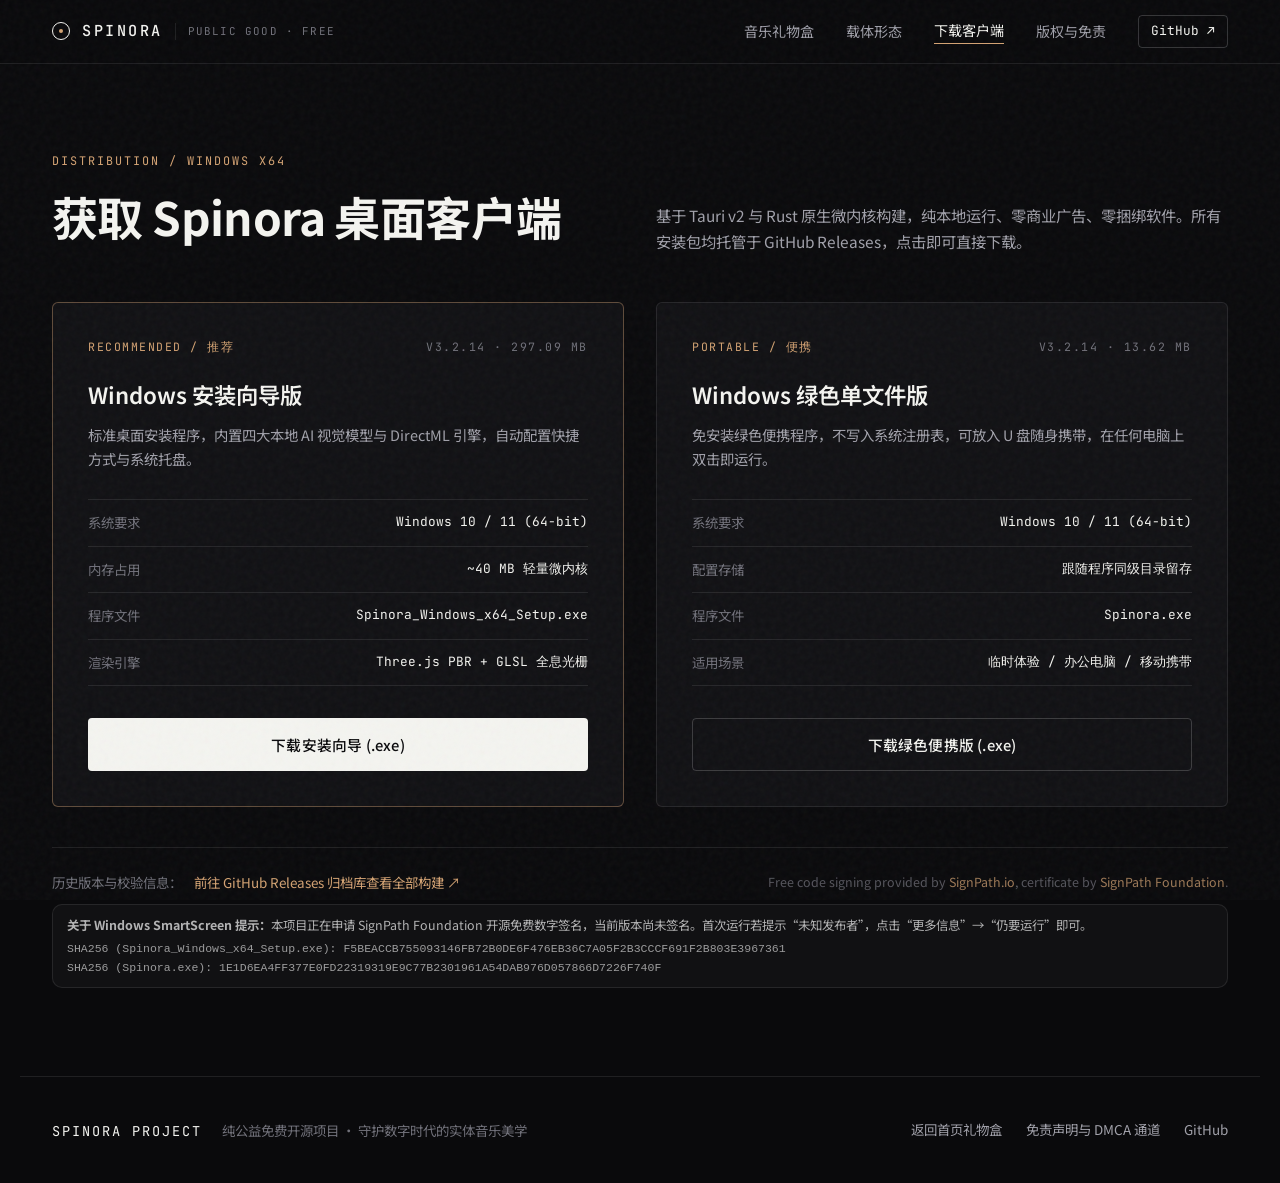
==== public/download.html @ e8e80229 "release: v3.2.14 optical diffraction & embossed foil CD SVG icon" ====
<!DOCTYPE html>
<html lang="zh-CN">
<head>
  <meta charset="UTF-8">
  <meta name="viewport" content="width=device-width, initial-scale=1.0">
  <title>下载桌面客户端 — Spinora</title>
  <meta name="description" content="免费下载 Spinora Windows 桌面端（安装向导版 2.44 MB / 绿色单文件便携版 9.54 MB），Tauri v2 + Rust 原生微内核，零广告纯公益。">
  <link rel="preconnect" href="https://fonts.googleapis.com">
  <link rel="preconnect" href="https://fonts.gstatic.com" crossorigin>
  <link href="https://fonts.googleapis.com/css2?family=Instrument+Serif:ital@0;1&family=JetBrains+Mono:wght@400;500&family=Noto+Sans+SC:wght@300;400;500;600;700&display=swap" rel="stylesheet">
  <link rel="stylesheet" href="css/style.css">
  <link rel="icon" type="image/svg+xml" href="assets/logo.svg">
</head>
<body>
  <div class="film-grain-overlay" aria-hidden="true"></div>
  <div class="ambient-studio-light" aria-hidden="true"></div>

  <header class="navbar">
    <div class="nav-inner">
      <a href="index.html" class="brand-box">
        <span class="brand-disc-mark" aria-hidden="true"></span>
        <span class="brand-title">SPINORA</span>
        <span class="brand-edition">PUBLIC GOOD · FREE</span>
      </a>
      <nav class="nav-menu">
        <a href="index.html#giftbox">音乐礼物盒</a>
        <a href="index.html#formats">载体形态</a>
        <a href="download.html" class="nav-active">下载客户端</a>
        <a href="javascript:void(0)" id="btn-open-disclaimer">版权与免责</a>
        <a href="https://github.com/muyang13140101-a11y/spinora-website" target="_blank" rel="noopener noreferrer" class="nav-gh-link">
          GitHub ↗
        </a>
      </nav>
    </div>
  </header>

  <main>
    <section class="editorial-section download-page-hero">
      <div class="section-header-split">
        <div>
          <div class="section-kicker">DISTRIBUTION / WINDOWS X64</div>
          <h1 class="section-title" style="font-size: clamp(2.1rem, 3.6vw, 3rem);">获取 Spinora 桌面客户端</h1>
        </div>
        <p class="section-lead">
          基于 Tauri v2 与 Rust 原生微内核构建，纯本地运行、零商业广告、零捆绑软件。所有安装包均托管于 GitHub Releases，点击即可直接下载。
        </p>
      </div>

      <div class="download-monolith-grid">
        <div class="dl-monolith dl-primary-card">
          <div class="dl-top-meta">
            <span class="dl-tag">RECOMMENDED / 推荐</span>
            <span class="dl-ver">V3.2.14 · 297.09 MB</span>
          </div>
          <h3>Windows 安装向导版</h3>
          <p class="dl-summary">标准桌面安装程序，内置四大本地 AI 视觉模型与 DirectML 引擎，自动配置快捷方式与系统托盘。</p>
          <ul class="dl-spec-list">
            <li><span>系统要求</span><span>Windows 10 / 11 (64-bit)</span></li>
            <li><span>内存占用</span><span>~40 MB 轻量微内核</span></li>
            <li><span>程序文件</span><span>Spinora_Windows_x64_Setup.exe</span></li>
            <li><span>渲染引擎</span><span>Three.js PBR + GLSL 全息光栅</span></li>
          </ul>
          <a href="https://github.com/muyang13140101-a11y/spinora-website/releases/download/v3.2.14/Spinora_Windows_x64_Setup.exe" class="btn btn-solid btn-full">
            下载安装向导 (.exe)
          </a>
        </div>

        <div class="dl-monolith">
          <div class="dl-top-meta">
            <span class="dl-tag">PORTABLE / 便携</span>
            <span class="dl-ver">V3.2.14 · 13.62 MB</span>
          </div>
          <h3>Windows 绿色单文件版</h3>
          <p class="dl-summary">免安装绿色便携程序，不写入系统注册表，可放入 U 盘随身携带，在任何电脑上双击即运行。</p>
          <ul class="dl-spec-list">
            <li><span>系统要求</span><span>Windows 10 / 11 (64-bit)</span></li>
            <li><span>配置存储</span><span>跟随程序同级目录留存</span></li>
            <li><span>程序文件</span><span>Spinora.exe</span></li>
            <li><span>适用场景</span><span>临时体验 / 办公电脑 / 移动携带</span></li>
          </ul>
          <a href="https://github.com/muyang13140101-a11y/spinora-website/releases/download/v3.2.14/Spinora.exe" class="btn btn-outline btn-full">
            下载绿色便携版 (.exe)
          </a>
        </div>
      </div>

      <div class="download-footnote-bar" style="flex-direction:column;align-items:flex-start;gap:10px;">
        <div style="display:flex;flex-wrap:wrap;align-items:center;gap:12px;width:100%;">
          <span>历史版本与校验信息：</span>
          <a href="https://github.com/muyang13140101-a11y/spinora-website/releases" target="_blank" rel="noopener noreferrer">前往 GitHub Releases 归档库查看全部构建 ↗</a>
          <span style="margin-left:auto;font-size:0.78rem;opacity:0.72;">Free code signing provided by <a href="https://signpath.io/" target="_blank" rel="noopener noreferrer">SignPath.io</a>, certificate by <a href="https://signpath.org/" target="_blank" rel="noopener noreferrer">SignPath Foundation</a>.</span>
        </div>
        <div style="font-size:0.78rem;line-height:1.65;color:rgba(255,255,255,0.68);background:rgba(255,255,255,0.03);border:1px solid rgba(255,255,255,0.09);border-radius:10px;padding:10px 14px;width:100%;">
          <div><strong>关于 Windows SmartScreen 提示：</strong>本项目正在申请 SignPath Foundation 开源免费数字签名，当前版本尚未签名。首次运行若提示“未知发布者”，点击“更多信息”→“仍要运行”即可。</div>
          <div style="margin-top:4px;font-family:monospace;font-size:0.72rem;word-break:break-all;opacity:0.86;">
            SHA256 (Spinora_Windows_x64_Setup.exe): F5BEACCB755093146FB72B0DE6F476EB36C7A05F2B3CCCF691F2B803E3967361<br/>
            SHA256 (Spinora.exe): 1E1D6EA4FF377E0FD22319319E9C77B2301961A54DAB976D057866D7226F740F
          </div>
        </div>
      </div>
    </section>
  </main>

  <footer class="footer">
    <div class="footer-inner">
      <div class="footer-left">
        <span class="footer-brand">SPINORA PROJECT</span>
        <span class="footer-desc">纯公益免费开源项目 · 守护数字时代的实体音乐美学</span>
      </div>
      <div class="footer-links">
        <a href="index.html">返回首页礼物盒</a>
        <a href="javascript:void(0)" id="footer-disclaimer-link">免责声明与 DMCA 通道</a>
        <a href="https://github.com/muyang13140101-a11y/spinora-website" target="_blank" rel="noopener noreferrer">GitHub</a>
      </div>
    </div>
  </footer>

  <!-- 免责弹窗 -->
  <div id="disclaimer-modal" class="modal-backdrop hidden">
    <div class="modal-card">
      <div class="modal-header">
        <h3>纯公益合规宗旨与法律免责声明</h3>
        <button id="btn-close-modal" class="modal-close-btn">&times;</button>
      </div>
      <div class="modal-body">
        <div class="disclaimer-alert">
          <strong>非商业与零侵权声明：</strong> Spinora 官方网站与客户端均为完全开源、非盈利的纯公益项目。绝不销售任何软件、不收取会员费、不设付费墙、亦不投放任何商业广告。
        </div>
        <div class="disclaimer-points">
          <h4>1. 零音频托管原则</h4>
          <p>Spinora 官方网站及边缘服务器绝不托管、储存、盗链或分发任何受版权保护的完整商业音频文件。</p>
          <h4>2. 本地化客户端架构</h4>
          <p>Spinora Windows 客户端采用 Tauri + Rust 架构，仅作为桌面本地渲染外壳，通过官方开放接口与用户授权服务交互，不破解、不绕过任何流媒体 DRM 防护。</p>
          <h4>3. 快速 DMCA 维权与下线通道</h4>
          <p>如有版权方认为网站内用户分享的曲目元数据涉嫌侵权，请发送邮件至 <strong>dmca@spinora.org</strong>，我们将在 24 小时内核实并下线。</p>
        </div>
      </div>
      <div class="modal-footer">
        <button id="btn-modal-confirm" class="btn btn-solid">我已了解并同意</button>
      </div>
    </div>
  </div>

  <script src="js/app.js"></script>
</body>
</html>
---- public/css/style.css ----
:root {
  --bg: #0a0a0c;
  --surface: #111114;
  --surface-elevated: #17171b;
  --hairline: rgba(255, 255, 255, 0.09);
  --hairline-strong: rgba(255, 255, 255, 0.18);
  --ink: #f4f4f0;
  --ink-muted: #a1a1aa;
  --ink-dim: #71717a;
  --amber: #d4a373;
  --amber-bright: #e6be94;
  --amber-soft: rgba(212, 163, 115, 0.14);
  --success: #4ade80;
  --danger: #f87171;
  --font-sans: "Noto Sans SC", -apple-system, BlinkMacSystemFont, "Segoe UI", sans-serif;
  --font-serif: "Instrument Serif", Georgia, "Songti SC", serif;
  --font-mono: "JetBrains Mono", ui-monospace, SFMono-Regular, monospace;
  --ease-spring: cubic-bezier(0.16, 1, 0.3, 1);
}

.scroll-progress-bar {
  position: fixed;
  top: 0;
  left: 0;
  height: 2px;
  width: 0%;
  background: linear-gradient(90deg, var(--amber), var(--amber-bright), #fff);
  z-index: 9998;
  transition: width 0.08s linear;
}

[data-reveal] {
  opacity: 0;
  transform: translateY(24px);
  transition: opacity 0.75s var(--ease-spring), transform 0.75s var(--ease-spring);
}

[data-reveal].revealed {
  opacity: 1;
  transform: translateY(0);
}

* {
  box-sizing: border-box;
  margin: 0;
  padding: 0;
}

html {
  scroll-behavior: smooth;
  background-color: var(--bg);
}

body {
  font-family: var(--font-sans);
  background-color: var(--bg);
  color: var(--ink);
  line-height: 1.6;
  overflow-x: hidden;
  -webkit-font-smoothing: antialiased;
}

/* 胶片颗粒噪点纹理：赋予界面真实的物理纸张与磨砂金属触感 */
.film-grain-overlay {
  position: fixed;
  inset: 0;
  z-index: 9999;
  pointer-events: none;
  opacity: 0.04;
  background-image: url("data:image/svg+xml,%3Csvg viewBox='0 0 200 200' xmlns='http://www.w3.org/2000/svg'%3E%3Cfilter id='n'%3E%3CfeTurbulence type='fractalNoise' baseFrequency='0.85' numOctaves='3' stitchTiles='stitch'/%3E%3C/filter%3E%3Crect width='100%25' height='100%25' filter='url(%23n)'/%3E%3C/svg%3E");
}

/* 克制的暖琥珀与冷银环境微光 */
.ambient-studio-light {
  position: fixed;
  inset: 0;
  z-index: -1;
  pointer-events: none;
  background:
    radial-gradient(circle at 75% 30%, rgba(212, 163, 115, 0.08) 0%, transparent 50%),
    radial-gradient(circle at 15% 75%, rgba(255, 255, 255, 0.03) 0%, transparent 45%);
}

/* 极简顶部导航 */
.navbar {
  position: sticky;
  top: 0;
  z-index: 1000;
  background: rgba(10, 10, 12, 0.78);
  backdrop-filter: blur(18px);
  -webkit-backdrop-filter: blur(18px);
  border-bottom: 1px solid var(--hairline);
}

.nav-inner {
  max-width: 1240px;
  margin: 0 auto;
  padding: 0.95rem 2rem;
  display: flex;
  align-items: center;
  justify-content: space-between;
}

.brand-box {
  display: flex;
  align-items: center;
  gap: 0.75rem;
  text-decoration: none;
  color: var(--ink);
}

.brand-disc-mark {
  width: 18px;
  height: 18px;
  border-radius: 50%;
  border: 1.5px solid var(--ink);
  position: relative;
  display: inline-block;
}

.brand-disc-mark::after {
  content: '';
  position: absolute;
  top: 50%;
  left: 50%;
  width: 4px;
  height: 4px;
  border-radius: 50%;
  background: var(--amber);
  transform: translate(-50%, -50%);
}

.brand-title {
  font-family: var(--font-mono);
  font-size: 0.95rem;
  font-weight: 500;
  letter-spacing: 2.5px;
}

.brand-edition {
  font-family: var(--font-mono);
  font-size: 0.68rem;
  color: var(--ink-dim);
  letter-spacing: 1.2px;
  padding-left: 0.75rem;
  border-left: 1px solid var(--hairline);
}

.nav-menu {
  display: flex;
  align-items: center;
  gap: 2rem;
}

.nav-menu a {
  color: var(--ink-muted);
  text-decoration: none;
  font-size: 0.88rem;
  font-weight: 400;
  transition: color 0.2s;
}

.nav-menu a:hover,
.nav-menu a.nav-active {
  color: var(--ink);
}

.nav-menu a.nav-active {
  border-bottom: 1px solid var(--amber);
  padding-bottom: 2px;
}

.nav-gh-link {
  font-family: var(--font-mono);
  font-size: 0.8rem !important;
  color: var(--ink) !important;
  border: 1px solid var(--hairline-strong);
  padding: 5px 12px;
  border-radius: 4px;
}

.nav-gh-link:hover {
  border-color: var(--amber);
  color: var(--amber-bright) !important;
}

/* 按钮体系：克制利落的工业线条 */
.btn {
  display: inline-flex;
  align-items: center;
  justify-content: center;
  padding: 0.85rem 1.75rem;
  font-size: 0.92rem;
  font-weight: 500;
  border-radius: 4px;
  text-decoration: none;
  cursor: pointer;
  border: 1px solid transparent;
  transition: all 0.22s ease;
  letter-spacing: 0.2px;
}

.btn-solid {
  background: var(--ink);
  color: #0a0a0c;
}

.btn-solid:hover {
  background: var(--amber-bright);
  transform: translateY(-1px);
}

.btn-outline {
  background: transparent;
  color: var(--ink);
  border-color: var(--hairline-strong);
}

.btn-outline:hover {
  border-color: var(--ink);
  background: rgba(255, 255, 255, 0.04);
}

.btn-full {
  width: 100%;
}

/* ========================================================
   Hero 首屏：开放式 3D CD 背景舞台 + 杂志排版
   ======================================================== */
.hero-stage-section {
  position: relative;
  min-height: 82vh;
  display: flex;
  align-items: center;
  border-bottom: 1px solid var(--hairline);
  overflow: hidden;
}

.hero-three-backdrop {
  position: absolute;
  inset: 0;
  z-index: 1;
  cursor: grab;
}

.hero-three-backdrop:active {
  cursor: grabbing;
}

/* 左侧暗角渐变，保证文字在 3D CD 背景前拥有极高可读性 */
.hero-three-backdrop::after {
  content: '';
  position: absolute;
  inset: 0;
  pointer-events: none;
  background: linear-gradient(90deg, rgba(10, 10, 12, 0.94) 0%, rgba(10, 10, 12, 0.72) 45%, rgba(10, 10, 12, 0.12) 100%);
}

.three-loading-hint {
  position: absolute;
  right: 18%;
  top: 50%;
  transform: translateY(-50%);
  font-family: var(--font-mono);
  font-size: 0.75rem;
  letter-spacing: 2px;
  color: var(--ink-dim);
}

.hero-content-layer {
  position: relative;
  z-index: 2;
  max-width: 1240px;
  width: 100%;
  margin: 0 auto;
  padding: 5rem 2rem;
  pointer-events: none;
}

.hero-content-layer > * {
  max-width: 580px;
  pointer-events: auto;
}

.hero-meta-line {
  font-family: var(--font-mono);
  font-size: 0.74rem;
  letter-spacing: 1.8px;
  color: var(--amber);
  display: flex;
  align-items: center;
  gap: 10px;
  margin-bottom: 1.5rem;
}

.hero-meta-line .sep {
  color: var(--ink-dim);
}

.hero-headline {
  font-size: clamp(2.5rem, 4.4vw, 3.85rem);
  font-weight: 700;
  line-height: 1.15;
  letter-spacing: -1px;
  margin-bottom: 1.4rem;
  color: var(--ink);
}

.serif-italic {
  font-family: var(--font-serif);
  font-style: italic;
  font-weight: 400;
  color: var(--amber-bright);
  letter-spacing: 0;
}

.hero-desc {
  font-size: 1rem;
  color: var(--ink-muted);
  line-height: 1.8;
  margin-bottom: 2.2rem;
}

.hero-cta-group {
  display: flex;
  gap: 1rem;
  margin-bottom: 3rem;
  flex-wrap: wrap;
}

.hero-hardware-bar {
  display: flex;
  align-items: center;
  gap: 0.65rem;
  flex-wrap: wrap;
  padding-top: 1.5rem;
  border-top: 1px solid var(--hairline);
}

.hw-label {
  font-family: var(--font-mono);
  font-size: 0.68rem;
  letter-spacing: 1.5px;
  color: var(--ink-dim);
  margin-right: 0.5rem;
}

.hw-btn {
  font-family: var(--font-mono);
  font-size: 0.72rem;
  letter-spacing: 0.8px;
  background: rgba(17, 17, 20, 0.8);
  border: 1px solid var(--hairline-strong);
  color: var(--ink-muted);
  padding: 5px 11px;
  border-radius: 3px;
  cursor: pointer;
  transition: all 0.2s;
}

.hw-btn:hover {
  color: var(--ink);
  border-color: var(--ink-muted);
}

.hw-btn.active {
  background: var(--amber-soft);
  border-color: var(--amber);
  color: var(--amber-bright);
}

.hw-hint {
  font-size: 0.75rem;
  color: var(--ink-dim);
  margin-left: auto;
}

/* ========================================================
   通用杂志章节排版
   ======================================================== */
.editorial-section {
  max-width: 1240px;
  margin: 0 auto;
  padding: 5.5rem 2rem;
  border-bottom: 1px solid var(--hairline);
}

.section-header-split {
  display: grid;
  grid-template-columns: 1fr 1fr;
  gap: 2rem;
  align-items: end;
  margin-bottom: 3rem;
}

.section-kicker {
  font-family: var(--font-mono);
  font-size: 0.74rem;
  letter-spacing: 2px;
  color: var(--amber);
  margin-bottom: 0.6rem;
}

.section-title {
  font-size: 2.2rem;
  font-weight: 700;
  letter-spacing: -0.6px;
  color: var(--ink);
}

.section-lead {
  font-size: 0.96rem;
  color: var(--ink-muted);
  line-height: 1.7;
}

.archive-counter {
  display: inline-block;
  margin-left: 8px;
  font-family: var(--font-mono);
  font-size: 0.82rem;
  color: var(--amber-bright);
}

/* ========================================================
   01 / 五种物理媒介形态：编号索引 + 质感物理模型预览
   ======================================================== */
.formats-showcase-grid {
  display: grid;
  grid-template-columns: 0.95fr 1.05fr;
  gap: 2.5rem;
  align-items: stretch;
}

.formats-index-list {
  display: flex;
  flex-direction: column;
  border-top: 1px solid var(--hairline);
}

.format-index-item {
  display: flex;
  align-items: center;
  gap: 1.2rem;
  padding: 1.25rem 0.75rem;
  background: transparent;
  border: none;
  border-bottom: 1px solid var(--hairline);
  color: var(--ink-muted);
  text-align: left;
  cursor: pointer;
  transition: all 0.2s ease;
}

.format-index-item:hover {
  color: var(--ink);
  padding-left: 1.15rem;
}

.format-index-item.active {
  color: var(--ink);
  background: rgba(255, 255, 255, 0.025);
  border-bottom-color: var(--amber);
  padding-left: 1.15rem;
}

.fmt-num {
  font-family: var(--font-mono);
  font-size: 0.8rem;
  color: var(--ink-dim);
}

.format-index-item.active .fmt-num {
  color: var(--amber);
}

.fmt-name {
  font-size: 1.05rem;
  font-weight: 600;
  flex-grow: 1;
}

.fmt-spec {
  font-family: var(--font-mono);
  font-size: 0.7rem;
  letter-spacing: 1px;
  color: var(--ink-dim);
}

.formats-stage-panel {
  background: var(--surface);
  border: 1px solid var(--hairline);
  border-radius: 6px;
  padding: 2rem;
  display: flex;
  flex-direction: column;
  justify-content: space-between;
}

.format-pane {
  display: none;
}

.format-pane.active {
  display: block;
  animation: fadeUp 0.3s ease;
}

@keyframes fadeUp {
  from { opacity: 0; transform: translateY(6px); }
  to { opacity: 1; transform: translateY(0); }
}

.pane-visual-box {
  height: 290px;
  background: radial-gradient(circle at center, #1a1a20 0%, #0d0d10 100%);
  border: 1px solid var(--hairline);
  border-radius: 4px;
  display: flex;
  align-items: center;
  justify-content: center;
  margin-bottom: 1.5rem;
  overflow: hidden;
  position: relative;
}

.pane-meta {
  font-family: var(--font-mono);
  font-size: 0.72rem;
  letter-spacing: 1.5px;
  color: var(--amber);
  margin-bottom: 0.45rem;
}

.pane-copy h3 {
  font-size: 1.35rem;
  font-weight: 600;
  margin-bottom: 0.65rem;
}

.pane-copy p {
  font-size: 0.92rem;
  color: var(--ink-muted);
  line-height: 1.7;
}

/* 物理器物纯 CSS 精细绘制 */
.real-cd-artifact {
  width: 156px;
  height: 156px;
  border-radius: 50%;
  background: radial-gradient(circle at center, transparent 18%, rgba(255,255,255,0.06) 19%, rgba(255,255,255,0.12) 100%);
  border: 1px solid rgba(255, 255, 255, 0.25);
  position: relative;
  display: flex;
  align-items: center;
  justify-content: center;
  box-shadow: 0 18px 40px rgba(0, 0, 0, 0.7);
  animation: slowSpin 14s linear infinite;
}

.real-cd-rainbow {
  position: absolute;
  inset: 2px;
  border-radius: 50%;
  background: conic-gradient(from 20deg, rgba(255,255,255,0.12), rgba(212,163,115,0.28), rgba(147,197,253,0.28), rgba(255,255,255,0.08), rgba(244,114,182,0.22), rgba(255,255,255,0.14));
  -webkit-mask-image: radial-gradient(circle, transparent 22%, black 23%);
  mask-image: radial-gradient(circle, transparent 22%, black 23%);
}

.real-cd-hub {
  width: 44px;
  height: 44px;
  border-radius: 50%;
  border: 1px solid rgba(255, 255, 255, 0.3);
  background: radial-gradient(circle, #0a0a0c 36%, rgba(255, 255, 255, 0.14) 38%, rgba(255, 255, 255, 0.05) 100%);
}

.real-brass-artifact {
  position: relative;
  width: 150px;
  height: 150px;
  display: flex;
  align-items: center;
  justify-content: center;
}

.brass-horn-ring {
  position: absolute;
  border-radius: 50%;
  border: 1.5px solid rgba(212, 163, 115, 0.45);
}

.ring-1 { width: 146px; height: 146px; background: radial-gradient(circle, transparent 55%, rgba(212,163,115,0.12) 100%); }
.ring-2 { width: 102px; height: 102px; border-color: rgba(212, 163, 115, 0.65); }
.ring-3 { width: 58px; height: 58px; border-color: rgba(230, 190, 148, 0.85); }
.brass-core { width: 18px; height: 18px; border-radius: 50%; background: var(--amber); box-shadow: 0 0 20px rgba(212, 163, 115, 0.6); }

.real-vinyl-artifact {
  width: 164px;
  height: 164px;
  border-radius: 50%;
  background: repeating-radial-gradient(circle at center, #09090b 0, #09090b 2px, #1c1c21 3px, #09090b 4px);
  border: 1px solid rgba(255, 255, 255, 0.15);
  display: flex;
  align-items: center;
  justify-content: center;
  box-shadow: 0 18px 36px rgba(0, 0, 0, 0.8);
  animation: slowSpin 16s linear infinite;
}

.vinyl-label-inner {
  width: 56px;
  height: 56px;
  border-radius: 50%;
  background: var(--amber);
  color: #0a0a0c;
  font-family: var(--font-mono);
  font-size: 0.5rem;
  font-weight: 700;
  display: flex;
  align-items: center;
  justify-content: center;
  text-align: center;
  line-height: 1.2;
}

.real-cassette-artifact {
  width: 210px;
  height: 132px;
  border: 1px solid rgba(255, 255, 255, 0.22);
  border-radius: 8px;
  background: rgba(255, 255, 255, 0.03);
  padding: 14px;
  display: flex;
  flex-direction: column;
  justify-content: space-between;
}

.cassette-window {
  height: 56px;
  border: 1px solid rgba(255, 255, 255, 0.15);
  border-radius: 4px;
  background: #09090b;
  display: flex;
  align-items: center;
  justify-content: space-around;
  padding: 0 14px;
}

.cassette-spool {
  width: 30px;
  height: 30px;
  border-radius: 50%;
  border: 2px dashed var(--ink-muted);
  animation: slowSpin 5s linear infinite;
}

.cassette-tape-bridge {
  width: 44px;
  height: 18px;
  border-top: 1px solid rgba(212, 163, 115, 0.5);
  border-bottom: 1px solid rgba(212, 163, 115, 0.5);
}

.cassette-label-strip {
  font-family: var(--font-mono);
  font-size: 0.62rem;
  letter-spacing: 1px;
  color: #0a0a0c;
  background: var(--ink);
  padding: 5px 8px;
  border-radius: 2px;
  text-align: center;
  font-weight: 600;
}

.lyrics-stage {
  position: relative;
  width: 100%;
  height: 100%;
  display: flex;
  flex-direction: column;
  align-items: center;
  justify-content: center;
  gap: 11px;
  padding: 1.5rem 2rem;
  overflow: hidden;
}

.lyrics-stage.hidden {
  display: none;
}

.lyrics-aurora-glow {
  position: absolute;
  inset: -25%;
  background:
    radial-gradient(circle at 30% 40%, rgba(212, 163, 115, 0.22), transparent 55%),
    radial-gradient(circle at 72% 62%, rgba(96, 165, 250, 0.16), transparent 52%);
  filter: blur(36px);
  animation: auroraDrift 9s ease-in-out infinite alternate;
  pointer-events: none;
}

@keyframes auroraDrift {
  0% { transform: translate(-4%, -3%) scale(1); }
  100% { transform: translate(5%, 4%) scale(1.08); }
}

.lyric-sample {
  position: relative;
  z-index: 1;
  font-family: var(--font-serif);
  text-align: center;
  cursor: pointer;
  transition: all 0.55s var(--ease-spring);
  user-select: none;
}

.lyric-sample.far {
  font-size: 0.92rem;
  color: rgba(161, 161, 170, 0.45);
  filter: blur(2.2px);
  transform: scale(0.92);
}

.lyric-sample.near {
  font-size: 1.12rem;
  color: rgba(244, 244, 240, 0.68);
  filter: blur(0.8px);
  transform: scale(0.96);
}

.lyric-sample.focus {
  font-size: 1.72rem;
  color: var(--ink);
  font-style: italic;
  filter: blur(0);
  transform: scale(1.04);
  text-shadow: 0 0 26px rgba(212, 163, 115, 0.35);
}

@keyframes slowSpin {
  from { transform: rotate(0deg); }
  to { transform: rotate(360deg); }
}

/* ========================================================
   02 / 下载专区：精密硬件规格表
   ======================================================== */
.download-monolith-grid {
  display: grid;
  grid-template-columns: 1fr 1fr;
  gap: 2rem;
}

.dl-monolith {
  background: var(--surface);
  border: 1px solid var(--hairline);
  border-radius: 6px;
  padding: 2.2rem;
  display: flex;
  flex-direction: column;
}

.dl-primary-card {
  border-color: rgba(212, 163, 115, 0.4);
}

.dl-top-meta {
  display: flex;
  justify-content: space-between;
  align-items: center;
  font-family: var(--font-mono);
  font-size: 0.72rem;
  letter-spacing: 1.5px;
  margin-bottom: 1.25rem;
}

.dl-tag {
  color: var(--amber);
}

.dl-ver {
  color: var(--ink-dim);
}

.dl-monolith h3 {
  font-size: 1.4rem;
  font-weight: 600;
  margin-bottom: 0.65rem;
}

.dl-summary {
  font-size: 0.9rem;
  color: var(--ink-muted);
  margin-bottom: 1.8rem;
  line-height: 1.65;
}

.dl-spec-list {
  list-style: none;
  border-top: 1px solid var(--hairline);
  margin-bottom: 2rem;
  flex-grow: 1;
}

.dl-spec-list li {
  display: flex;
  justify-content: space-between;
  padding: 0.75rem 0;
  border-bottom: 1px solid var(--hairline);
  font-size: 0.84rem;
}

.dl-spec-list li span:first-child {
  color: var(--ink-dim);
}

.dl-spec-list li span:last-child {
  font-family: var(--font-mono);
  color: var(--ink);
  font-size: 0.8rem;
}

/* ========================================================
   01 / 音乐礼物盲盒：Figma 级实体黑胶封套 & 拆封仪式
   ======================================================== */
.booth-grid {
  display: grid;
  grid-template-columns: 1fr 1fr;
  gap: 2rem;
  align-items: stretch;
}

.booth-panel {
  position: relative;
  background: linear-gradient(180deg, rgba(22, 22, 27, 0.88) 0%, rgba(14, 14, 17, 0.94) 100%);
  backdrop-filter: blur(24px);
  -webkit-backdrop-filter: blur(24px);
  border: 1px solid rgba(255, 255, 255, 0.08);
  border-radius: 16px;
  padding: 2rem;
  display: flex;
  flex-direction: column;
  box-shadow:
    inset 0 1px 0 rgba(255, 255, 255, 0.08),
    0 24px 60px -15px rgba(0, 0, 0, 0.7);
  overflow: hidden;
  transition: border-color 0.35s ease, box-shadow 0.35s ease;
}

.spotlight-panel::before {
  content: '';
  position: absolute;
  inset: 0;
  border-radius: inherit;
  background: radial-gradient(
    520px circle at var(--mx, 50%) var(--my, 25%),
    rgba(212, 163, 115, 0.09),
    transparent 45%
  );
  opacity: 0;
  transition: opacity 0.4s ease;
  pointer-events: none;
  z-index: 0;
}

.spotlight-panel:hover::before {
  opacity: 1;
}

.spotlight-panel > * {
  position: relative;
  z-index: 1;
}

.booth-panel-head {
  display: flex;
  align-items: center;
  justify-content: space-between;
  padding-bottom: 1rem;
  margin-bottom: 1.5rem;
  border-bottom: 1px solid rgba(255, 255, 255, 0.07);
}

.booth-label {
  font-family: var(--font-mono);
  font-size: 0.76rem;
  letter-spacing: 1.8px;
  color: var(--ink);
  font-weight: 500;
}

.booth-sub-meta {
  font-size: 0.76rem;
  color: var(--ink-dim);
}

.btn-text-action {
  background: rgba(255, 255, 255, 0.04);
  border: 1px solid rgba(255, 255, 255, 0.12);
  color: var(--ink);
  font-size: 0.78rem;
  padding: 6px 14px;
  border-radius: 999px;
  cursor: pointer;
  transition: all 0.25s var(--ease-spring);
}

.btn-text-action:hover {
  border-color: var(--amber);
  color: var(--amber-bright);
  background: rgba(212, 163, 115, 0.1);
  transform: translateY(-1px);
}

/* 左侧实体唱片封套与启封仪式 */
.booth-slot {
  flex: 1;
  display: flex;
  flex-direction: column;
  justify-content: center;
}

.sealed-sleeve-stage {
  perspective: 1200px;
  display: flex;
  align-items: center;
  justify-content: center;
  min-height: 460px;
  padding: 0.5rem 0;
}

.sealed-sleeve-card {
  position: relative;
  width: 100%;
  max-width: 390px;
  border-radius: 14px;
  background:
    radial-gradient(circle at 50% 0%, rgba(212, 163, 115, 0.12) 0%, transparent 55%),
    linear-gradient(155deg, #1b1b20 0%, #101014 60%, #0b0b0e 100%);
  border: 1px solid rgba(255, 255, 255, 0.12);
  box-shadow:
    inset 0 1px 0 rgba(255, 255, 255, 0.12),
    inset -8px 0 16px rgba(0, 0, 0, 0.5),
    0 28px 50px -12px rgba(0, 0, 0, 0.85);
  overflow: hidden;
  transform-style: preserve-3d;
  transition: transform 0.28s var(--ease-spring), box-shadow 0.35s ease, opacity 0.35s ease;
  cursor: pointer;
}

.sealed-sleeve-card:hover {
  box-shadow:
    inset 0 1px 0 rgba(255, 255, 255, 0.2),
    0 34px 64px -10px rgba(0, 0, 0, 0.9),
    0 0 40px -10px rgba(212, 163, 115, 0.18);
}

/* 塑封膜高光反光层 */
.sleeve-foil-sheen {
  position: absolute;
  inset: 0;
  background: radial-gradient(
    420px circle at var(--sheen-x, 50%) var(--sheen-y, 30%),
    rgba(255, 255, 255, 0.12),
    transparent 52%
  );
  pointer-events: none;
  z-index: 3;
  mix-blend-mode: screen;
}

/* 顶部虚线撕拉封条 */
.sleeve-tear-strip {
  position: relative;
  z-index: 4;
  display: flex;
  align-items: center;
  justify-content: space-between;
  padding: 11px 18px;
  background: linear-gradient(90deg, rgba(212, 163, 115, 0.14), rgba(212, 163, 115, 0.05));
  border-bottom: 1px dashed rgba(212, 163, 115, 0.42);
  transition: transform 0.48s var(--ease-spring), opacity 0.38s ease;
}

.tear-perforation {
  width: 22px;
  height: 8px;
  border-radius: 999px;
  border: 1px solid rgba(212, 163, 115, 0.55);
  background: rgba(0, 0, 0, 0.35);
}

.tear-label {
  font-family: var(--font-mono);
  font-size: 0.65rem;
  letter-spacing: 1.6px;
  color: var(--amber-bright);
}

.tear-notch {
  width: 0;
  height: 0;
  border-top: 5px solid transparent;
  border-bottom: 5px solid transparent;
  border-left: 7px solid var(--amber);
}

.sleeve-body {
  padding: 2.2rem 2rem 1.8rem;
  text-align: center;
  display: flex;
  flex-direction: column;
  align-items: center;
  position: relative;
  z-index: 2;
}

.sleeve-spine-tag {
  font-family: var(--font-mono);
  font-size: 0.64rem;
  letter-spacing: 2px;
  color: var(--ink-dim);
  margin-bottom: 1.4rem;
}

/* 黄铜火漆印章 */
.sleeve-wax-seal {
  width: 78px;
  height: 78px;
  border-radius: 50%;
  background: radial-gradient(circle at 32% 30%, #f0cca3, #c8915a 55%, #7a522c 100%);
  padding: 5px;
  margin-bottom: 1.5rem;
  box-shadow:
    0 12px 26px rgba(0, 0, 0, 0.65),
    0 0 24px rgba(212, 163, 115, 0.28),
    inset 0 2px 3px rgba(255, 255, 255, 0.45);
  transition: transform 0.45s var(--ease-spring), opacity 0.4s ease;
}

.sealed-sleeve-card:hover .sleeve-wax-seal {
  transform: scale(1.06) rotate(-4deg);
}

.wax-seal-inner {
  width: 100%;
  height: 100%;
  border-radius: 50%;
  border: 1.5px solid rgba(58, 34, 14, 0.45);
  background: radial-gradient(circle at 40% 35%, #dfb180, #b87f47 75%);
  display: flex;
  align-items: center;
  justify-content: center;
}

.wax-monogram {
  font-family: var(--font-serif);
  font-style: italic;
  font-size: 2.1rem;
  color: #361e09;
  text-shadow: 0 1px 0 rgba(255, 255, 255, 0.35);
  line-height: 1;
}

.sleeve-catalog-no {
  font-family: var(--font-mono);
  font-size: 0.68rem;
  letter-spacing: 2px;
  color: var(--amber);
  margin-bottom: 0.65rem;
}

.sleeve-heading {
  font-size: 1.32rem;
  font-weight: 600;
  letter-spacing: -0.3px;
  margin-bottom: 0.55rem;
}

.sleeve-sub {
  font-size: 0.86rem;
  color: var(--ink-muted);
  max-width: 280px;
  margin-bottom: 1.8rem;
  line-height: 1.65;
}

.btn-unseal-pill {
  display: inline-flex;
  align-items: center;
  gap: 10px;
  background: var(--ink);
  color: #0a0a0c;
  border: none;
  padding: 0.82rem 1.7rem;
  border-radius: 999px;
  font-size: 0.9rem;
  font-weight: 600;
  cursor: pointer;
  box-shadow: 0 10px 24px rgba(0, 0, 0, 0.5);
  transition: all 0.3s var(--ease-spring);
}

.btn-unseal-pill:hover {
  background: var(--amber-bright);
  transform: translateY(-2px) scale(1.02);
  box-shadow: 0 14px 30px rgba(212, 163, 115, 0.25);
}

.btn-unseal-pill .btn-arrow {
  transition: transform 0.25s var(--ease-spring);
}

.btn-unseal-pill:hover .btn-arrow {
  transform: translateX(4px);
}

.sleeve-bottom-stamp {
  display: flex;
  justify-content: space-between;
  padding: 10px 18px;
  border-top: 1px solid rgba(255, 255, 255, 0.06);
  background: rgba(0, 0, 0, 0.25);
  font-family: var(--font-mono);
  font-size: 0.62rem;
  letter-spacing: 1.4px;
  color: var(--ink-dim);
}

/* 拆封动画状态类 */
.sealed-sleeve-card.is-tearing .sleeve-tear-strip {
  transform: translateX(115%) rotate(3deg);
  opacity: 0;
}

.sealed-sleeve-card.is-tearing .sleeve-wax-seal {
  transform: scale(1.25) rotate(12deg);
  opacity: 0;
}

.sealed-sleeve-card.is-opening {
  transform: translateY(28px) scale(0.93) rotateX(8deg);
  opacity: 0;
}

/* 拆开后的唱片卡片（含专辑氛围光晕 + 滑出动效） */
.unpacked-card {
  position: relative;
  display: flex;
  flex-direction: column;
  border-radius: 12px;
  padding: 1.25rem;
  background: rgba(16, 16, 20, 0.72);
  border: 1px solid rgba(255, 255, 255, 0.09);
  overflow: hidden;
  animation: unsealReveal 0.65s var(--ease-spring) both;
}

.unpacked-ambient-glow {
  position: absolute;
  top: -40px;
  left: -30px;
  right: -30px;
  height: 210px;
  background-size: cover;
  background-position: center;
  filter: blur(55px) saturate(1.4);
  opacity: 0.22;
  pointer-events: none;
  z-index: 0;
}

.unpacked-card > *:not(.unpacked-ambient-glow) {
  position: relative;
  z-index: 1;
}

@keyframes unsealReveal {
  0% {
    opacity: 0;
    transform: translateY(28px) scale(0.95);
    filter: blur(6px);
  }
  100% {
    opacity: 1;
    transform: translateY(0) scale(1);
    filter: blur(0);
  }
}

.unpacked-hero-row {
  display: flex;
  align-items: center;
  gap: 1.5rem;
  padding-bottom: 1.25rem;
  margin-bottom: 1.15rem;
  border-bottom: 1px solid rgba(255, 255, 255, 0.08);
}

.unpacked-sleeve-box {
  position: relative;
  width: 128px;
  height: 92px;
  flex-shrink: 0;
}

.unpacked-vinyl-disc {
  position: absolute;
  right: 0;
  top: 4px;
  width: 84px;
  height: 84px;
  border-radius: 50%;
  background: repeating-radial-gradient(circle at center, #09090b 0, #09090b 2px, #27272a 3px, #09090b 4px);
  border: 1px solid rgba(255, 255, 255, 0.18);
  animation: discSlideOut 0.8s var(--ease-spring) 0.15s both, slowSpin 10s linear infinite;
  display: flex;
  align-items: center;
  justify-content: center;
  transition: transform 0.35s var(--ease-spring);
}

.unpacked-sleeve-box:hover .unpacked-vinyl-disc {
  transform: translateX(12px);
}

@keyframes discSlideOut {
  0% { transform: translateX(-34px) scale(0.88); opacity: 0; }
  100% { transform: translateX(0) scale(1); opacity: 1; }
}

.unpacked-vinyl-disc.paused {
  animation: discSlideOut 0.8s var(--ease-spring) 0.15s both, slowSpin 10s linear infinite paused;
}

.unpacked-vinyl-disc::after {
  content: '';
  width: 24px;
  height: 24px;
  border-radius: 50%;
  background: var(--amber);
  border: 4px solid #09090b;
}

.unpacked-cover-img {
  position: relative;
  z-index: 2;
  width: 92px;
  height: 92px;
  border-radius: 8px;
  object-fit: cover;
  box-shadow: 8px 12px 28px rgba(0, 0, 0, 0.85);
  border: 1px solid rgba(255, 255, 255, 0.16);
  background: var(--surface-elevated);
  transition: transform 0.35s var(--ease-spring);
}

.unpacked-sleeve-box:hover .unpacked-cover-img {
  transform: translateX(-4px) rotate(-2deg);
}

.unpacked-song-meta {
  flex-grow: 1;
  min-width: 0;
}

.unpacked-song-title {
  font-size: 1.2rem;
  font-weight: 600;
  color: var(--ink);
  margin-bottom: 4px;
  white-space: nowrap;
  overflow: hidden;
  text-overflow: ellipsis;
}

.unpacked-artist-name {
  font-size: 0.9rem;
  color: var(--amber-bright);
}

.unpacked-meta-time {
  font-family: var(--font-mono);
  font-size: 0.72rem;
  color: var(--ink-dim);
  margin-top: 6px;
}

/* 30秒试听条 */
.preview-audio-bar {
  display: flex;
  align-items: center;
  gap: 12px;
  background: var(--surface-elevated);
  border: 1px solid var(--hairline);
  padding: 10px 14px;
  border-radius: 4px;
  margin-bottom: 1.15rem;
}

.preview-audio-unavailable {
  font-size: 0.8rem;
  color: var(--ink-dim);
  border: 1px solid var(--hairline);
  padding: 8px 12px;
  border-radius: 4px;
  margin-bottom: 1.15rem;
  text-align: center;
}

.btn-play-preview {
  width: 34px;
  height: 34px;
  border-radius: 50%;
  border: 1px solid var(--amber);
  background: transparent;
  color: var(--amber-bright);
  cursor: pointer;
  display: flex;
  align-items: center;
  justify-content: center;
  flex-shrink: 0;
  transition: all 0.2s;
}

.btn-play-preview:hover {
  background: var(--amber);
  color: #0a0a0c;
}

.audio-progress-wrap {
  flex-grow: 1;
  display: flex;
  flex-direction: column;
  gap: 6px;
}

.audio-label {
  font-family: var(--font-mono);
  font-size: 0.72rem;
  color: var(--ink-muted);
  display: flex;
  justify-content: space-between;
  align-items: center;
}

.eq-bars {
  display: inline-flex;
  align-items: flex-end;
  gap: 2px;
  height: 10px;
  margin-right: 6px;
}

.eq-bars span {
  width: 2px;
  height: 3px;
  background: var(--amber);
}

.eq-bars.playing span:nth-child(1) { animation: eqBounce 0.6s infinite alternate; }
.eq-bars.playing span:nth-child(2) { animation: eqBounce 0.45s infinite alternate 0.15s; }
.eq-bars.playing span:nth-child(3) { animation: eqBounce 0.7s infinite alternate 0.3s; }
.eq-bars.playing span:nth-child(4) { animation: eqBounce 0.5s infinite alternate 0.1s; }

@keyframes eqBounce {
  from { height: 3px; }
  to { height: 10px; }
}

.audio-progress-track {
  width: 100%;
  height: 3px;
  background: rgba(255, 255, 255, 0.1);
  overflow: hidden;
}

.audio-progress-fill {
  width: 0%;
  height: 100%;
  background: var(--amber);
  transition: width 0.15s linear;
}

/* 留言卡片 */
.unpacked-quote-box {
  background: rgba(255, 255, 255, 0.02);
  border-left: 2px solid var(--amber);
  padding: 0.9rem 1.15rem;
  font-size: 0.92rem;
  color: var(--ink);
  line-height: 1.7;
  margin-bottom: 1rem;
}

.unpacked-quote-sender {
  margin-top: 8px;
  font-size: 0.78rem;
  color: var(--ink-dim);
}

.reply-echo-box {
  background: var(--amber-soft);
  border: 1px solid rgba(212, 163, 115, 0.28);
  border-radius: 4px;
  padding: 8px 12px;
  font-size: 0.8rem;
  color: var(--amber-bright);
  margin-bottom: 1rem;
}

/* 纯文字极简平台直达按钮（无小图标） */
.listen-platforms-box {
  margin-bottom: 1.25rem;
}

.listen-title {
  font-size: 0.78rem;
  color: var(--ink-muted);
  margin-bottom: 0.55rem;
}

.platform-chips-row {
  display: grid;
  grid-template-columns: repeat(3, 1fr);
  gap: 0.5rem;
}

.platform-chip {
  display: inline-flex;
  align-items: center;
  justify-content: center;
  padding: 7px 10px;
  border-radius: 3px;
  font-size: 0.8rem;
  font-weight: 500;
  text-decoration: none;
  background: transparent;
  border: 1px solid var(--hairline-strong);
  color: var(--ink-muted);
  transition: all 0.2s;
}

.platform-chip:hover {
  color: var(--ink);
  border-color: var(--amber);
  background: var(--amber-soft);
}

/* 共鸣与回信区 */
.resonance-wall {
  border-top: 1px solid var(--hairline);
  padding-top: 1rem;
  display: flex;
  flex-direction: column;
  gap: 8px;
}

.resonance-actions {
  display: flex;
  align-items: center;
  justify-content: space-between;
}

.btn-heart-resonate {
  background: transparent;
  border: 1px solid var(--hairline-strong);
  color: var(--ink);
  padding: 5px 14px;
  border-radius: 3px;
  font-size: 0.8rem;
  cursor: pointer;
  transition: all 0.2s;
  display: inline-flex;
  align-items: center;
  gap: 8px;
}

.btn-heart-resonate:hover {
  border-color: var(--amber);
  color: var(--amber-bright);
}

.reply-input-row {
  display: flex;
  gap: 8px;
}

.reply-input-row input {
  flex-grow: 1;
  background: var(--surface-elevated);
  border: 1px solid var(--hairline);
  color: var(--ink);
  padding: 8px 12px;
  border-radius: 3px;
  font-size: 0.84rem;
}

.reply-input-row input:focus {
  outline: none;
  border-color: var(--amber);
}

.btn-send-reply {
  background: var(--ink);
  border: none;
  color: #0a0a0c;
  padding: 8px 14px;
  border-radius: 3px;
  font-size: 0.82rem;
  font-weight: 600;
  cursor: pointer;
  white-space: nowrap;
}

.btn-send-reply:hover {
  background: var(--amber-bright);
}

/* 右侧：曲库源切换 + 搜索 + 表单 (Studio Liner Note 卡片质感) */
.seal-panel-rel {
  position: relative;
}

.seal-ceremony-overlay {
  position: absolute;
  inset: 0;
  z-index: 40;
  background: rgba(12, 12, 15, 0.94);
  backdrop-filter: blur(22px);
  -webkit-backdrop-filter: blur(22px);
  display: flex;
  flex-direction: column;
  align-items: center;
  justify-content: center;
  text-align: center;
  padding: 2rem;
  animation: fadeUp 0.45s var(--ease-spring) both;
}

.seal-ceremony-overlay.hidden {
  display: none;
}

.ceremony-stamp-ring {
  width: 96px;
  height: 96px;
  border-radius: 50%;
  border: 1px dashed rgba(212, 163, 115, 0.5);
  display: flex;
  align-items: center;
  justify-content: center;
  margin-bottom: 1.5rem;
  animation: stampDrop 0.65s var(--ease-spring) both;
}

.ceremony-wax-seal {
  width: 72px;
  height: 72px;
  border-radius: 50%;
  background: radial-gradient(circle at 35% 30%, #f0cca3, #c8915a 60%, #7a522c 100%);
  color: #361e09;
  font-family: var(--font-mono);
  font-size: 0.72rem;
  font-weight: 700;
  letter-spacing: 1.5px;
  display: flex;
  align-items: center;
  justify-content: center;
  box-shadow: 0 10px 28px rgba(212, 163, 115, 0.3);
}

@keyframes stampDrop {
  0% { transform: scale(1.7) rotate(-14deg); opacity: 0; }
  70% { transform: scale(0.95) rotate(2deg); opacity: 1; }
  100% { transform: scale(1) rotate(0deg); opacity: 1; }
}

.ceremony-title {
  font-size: 1.35rem;
  font-weight: 600;
  margin-bottom: 0.5rem;
}

.ceremony-desc {
  font-size: 0.88rem;
  color: var(--ink-muted);
  max-width: 280px;
  margin-bottom: 1.8rem;
  line-height: 1.65;
}

.source-filter-row {
  display: inline-flex;
  gap: 0.25rem;
  flex-wrap: wrap;
  padding: 4px;
  background: rgba(0, 0, 0, 0.35);
  border: 1px solid rgba(255, 255, 255, 0.07);
  border-radius: 999px;
  margin-bottom: 1.1rem;
}

.source-tab {
  background: transparent;
  border: none;
  color: var(--ink-muted);
  padding: 5px 13px;
  border-radius: 999px;
  font-size: 0.76rem;
  cursor: pointer;
  transition: all 0.25s var(--ease-spring);
}

.source-tab:hover {
  color: var(--ink);
}

.source-tab.active {
  background: rgba(212, 163, 115, 0.16);
  color: var(--amber-bright);
  box-shadow: inset 0 0 0 1px rgba(212, 163, 115, 0.4);
}

.search-music-wrapper {
  margin-bottom: 1.15rem;
  position: relative;
}

.search-input-box {
  position: relative;
  display: flex;
  align-items: center;
}

.search-input-box input {
  width: 100%;
  background: rgba(8, 8, 10, 0.65);
  border: 1px solid rgba(255, 255, 255, 0.11);
  color: var(--ink);
  padding: 0.85rem 4.2rem 0.85rem 1.05rem;
  border-radius: 10px;
  font-size: 0.9rem;
  transition: all 0.25s ease;
}

.search-input-box input:focus {
  outline: none;
  border-color: var(--amber);
  background: rgba(12, 12, 15, 0.9);
  box-shadow: 0 0 0 3px rgba(212, 163, 115, 0.14);
}

.btn-clear-search {
  position: absolute;
  right: 10px;
  background: transparent;
  border: none;
  color: var(--ink-dim);
  font-size: 0.76rem;
  cursor: pointer;
}

.btn-clear-search:hover {
  color: var(--ink);
}

.search-spinner {
  position: absolute;
  right: 46px;
  width: 14px;
  height: 14px;
  border: 1.5px solid var(--hairline-strong);
  border-top-color: var(--amber);
  border-radius: 50%;
  animation: slowSpin 0.8s linear infinite;
}

.manual-toggle-row {
  display: flex;
  align-items: center;
  justify-content: space-between;
  margin-top: 6px;
}

.manual-hint {
  font-size: 0.74rem;
  color: var(--ink-dim);
}

.btn-link-subtle {
  background: none;
  border: none;
  color: var(--amber);
  font-size: 0.76rem;
  cursor: pointer;
  text-decoration: underline;
  text-underline-offset: 3px;
}

.manual-entry-box {
  background: var(--surface-elevated);
  border: 1px solid var(--hairline);
  padding: 0.9rem;
  border-radius: 4px;
  margin-bottom: 1rem;
}

/* 搜索下拉菜单 */
.search-dropdown {
  position: absolute;
  top: calc(100% - 18px);
  left: 0;
  right: 0;
  background: #141418;
  border: 1px solid var(--hairline-strong);
  border-radius: 4px;
  box-shadow: 0 24px 48px rgba(0, 0, 0, 0.85);
  z-index: 500;
  max-height: 290px;
  overflow-y: auto;
}

.search-dropdown-item {
  display: flex;
  align-items: center;
  gap: 12px;
  padding: 10px 12px;
  cursor: pointer;
  border-bottom: 1px solid var(--hairline);
  transition: background 0.15s;
}

.search-dropdown-item:last-child {
  border-bottom: none;
}

.search-dropdown-item:hover {
  background: rgba(255, 255, 255, 0.05);
}

.search-thumb {
  width: 40px;
  height: 40px;
  border-radius: 2px;
  object-fit: cover;
  flex-shrink: 0;
  background: var(--surface-elevated);
}

.search-item-meta {
  flex-grow: 1;
  min-width: 0;
}

.search-item-title {
  font-size: 0.88rem;
  font-weight: 500;
  color: var(--ink);
  white-space: nowrap;
  overflow: hidden;
  text-overflow: ellipsis;
}

.search-item-artist {
  font-size: 0.76rem;
  color: var(--ink-muted);
  white-space: nowrap;
  overflow: hidden;
  text-overflow: ellipsis;
}

.search-item-badges {
  display: flex;
  align-items: center;
  gap: 6px;
  flex-shrink: 0;
}

.search-source-pill {
  font-family: var(--font-mono);
  font-size: 0.68rem;
  padding: 2px 6px;
  border: 1px solid var(--hairline);
  color: var(--ink-muted);
}

.search-preview-badge {
  font-family: var(--font-mono);
  font-size: 0.68rem;
  color: var(--amber);
}

/* 已选歌曲预览卡 */
.selected-song-preview {
  display: flex;
  align-items: center;
  gap: 12px;
  background: rgba(212, 163, 115, 0.06);
  border: 1px solid rgba(212, 163, 115, 0.35);
  padding: 10px 14px;
  border-radius: 10px;
  margin-bottom: 1.05rem;
  animation: fadeUp 0.35s var(--ease-spring) both;
}

.preview-cover {
  width: 48px;
  height: 48px;
  border-radius: 6px;
  object-fit: cover;
  flex-shrink: 0;
  box-shadow: 0 6px 16px rgba(0, 0, 0, 0.5);
}

.preview-details {
  flex-grow: 1;
  min-width: 0;
}

.preview-title-row {
  display: flex;
  align-items: center;
  gap: 8px;
}

.preview-title {
  font-size: 0.92rem;
  font-weight: 600;
  color: var(--ink);
  white-space: nowrap;
  overflow: hidden;
  text-overflow: ellipsis;
}

.preview-source-tag {
  font-family: var(--font-mono);
  font-size: 0.68rem;
  color: var(--amber);
}

.preview-artist {
  font-size: 0.8rem;
  color: var(--ink-muted);
}

.preview-status-tag {
  font-size: 0.72rem;
  color: var(--ink-dim);
  margin-top: 2px;
}

.preview-actions {
  display: flex;
  gap: 6px;
  flex-shrink: 0;
}

.btn-mini-ctrl {
  background: transparent;
  border: 1px solid var(--hairline-strong);
  color: var(--ink);
  padding: 4px 10px;
  border-radius: 3px;
  font-size: 0.76rem;
  cursor: pointer;
}

.btn-mini-ctrl:hover {
  border-color: var(--amber);
  color: var(--amber-bright);
}

/* 表单字段 */
.form-field {
  margin-bottom: 1rem;
}

.label-between {
  display: flex;
  justify-content: space-between;
  align-items: center;
  margin-bottom: 0.45rem;
}

.label-between label,
.form-field label,
.form-field-half label {
  font-size: 0.82rem;
  font-weight: 500;
  color: var(--ink-muted);
  display: block;
  margin-bottom: 0.35rem;
}

.label-between label {
  margin-bottom: 0;
}

.req {
  color: var(--amber);
}

.char-count {
  font-family: var(--font-mono);
  font-size: 0.72rem;
  color: var(--ink-dim);
}

.mood-chips-row {
  display: flex;
  gap: 6px;
  flex-wrap: wrap;
  margin-bottom: 0.5rem;
}

.mood-chip {
  background: rgba(255, 255, 255, 0.03);
  border: 1px solid rgba(255, 255, 255, 0.09);
  color: var(--ink-muted);
  padding: 4px 11px;
  border-radius: 999px;
  font-size: 0.74rem;
  cursor: pointer;
  transition: all 0.25s var(--ease-spring);
}

.mood-chip:hover {
  border-color: var(--amber);
  color: var(--amber-bright);
  background: rgba(212, 163, 115, 0.09);
  transform: translateY(-1px);
}

.form-field textarea,
.form-field-half input {
  width: 100%;
  background: rgba(8, 8, 10, 0.65);
  border: 1px solid rgba(255, 255, 255, 0.1);
  color: var(--ink);
  padding: 0.78rem 0.95rem;
  border-radius: 10px;
  font-size: 0.88rem;
  font-family: inherit;
  transition: all 0.25s ease;
}

.form-field textarea:focus,
.form-field-half input:focus {
  outline: none;
  border-color: var(--amber);
  background: rgba(12, 12, 15, 0.9);
  box-shadow: 0 0 0 3px rgba(212, 163, 115, 0.14);
}

.audio-progress-track {
  cursor: pointer;
  height: 5px;
  border-radius: 999px;
  transition: height 0.2s ease;
}

.audio-progress-track:hover {
  height: 7px;
}

.btn-heart-resonate {
  position: relative;
}

.heart-float-plus {
  position: absolute;
  top: -10px;
  right: 8px;
  font-family: var(--font-mono);
  font-size: 0.76rem;
  font-weight: 700;
  color: var(--amber-bright);
  pointer-events: none;
  animation: floatPlusOne 0.8s var(--ease-spring) forwards;
}

@keyframes floatPlusOne {
  0% { opacity: 1; transform: translateY(0) scale(0.8); }
  100% { opacity: 0; transform: translateY(-22px) scale(1.15); }
}

.form-field-row {
  display: flex;
  gap: 0.9rem;
  margin-bottom: 0.75rem;
}

.form-field-half {
  flex: 1;
}

.email-privacy-notice {
  font-size: 0.75rem;
  color: var(--ink-dim);
  line-height: 1.5;
  margin-bottom: 1.25rem;
}

.form-feedback {
  margin-top: 0.8rem;
  font-size: 0.84rem;
  text-align: center;
}

/* 页脚 */
.footer {
  padding: 2.5rem 2rem;
  max-width: 1240px;
  margin: 0 auto;
}

.footer-inner {
  display: flex;
  align-items: center;
  justify-content: space-between;
  flex-wrap: wrap;
  gap: 1.5rem;
}

.footer-brand {
  font-family: var(--font-mono);
  font-size: 0.85rem;
  letter-spacing: 2px;
  color: var(--ink);
  margin-right: 1rem;
}

.footer-desc {
  color: var(--ink-dim);
  font-size: 0.84rem;
}

.footer-links {
  display: flex;
  gap: 1.5rem;
}

.footer-links a {
  color: var(--ink-muted);
  text-decoration: none;
  font-size: 0.84rem;
}

.footer-links a:hover {
  color: var(--ink);
}

/* 免责弹窗 */
.modal-backdrop {
  position: fixed;
  inset: 0;
  background: rgba(0, 0, 0, 0.82);
  backdrop-filter: blur(8px);
  z-index: 2000;
  display: flex;
  align-items: center;
  justify-content: center;
  padding: 1.5rem;
}

.modal-card {
  background: var(--surface);
  border: 1px solid var(--hairline-strong);
  border-radius: 6px;
  max-width: 600px;
  width: 100%;
}

.modal-header {
  padding: 1.25rem 1.5rem;
  border-bottom: 1px solid var(--hairline);
  display: flex;
  align-items: center;
  justify-content: space-between;
}

.modal-header h3 {
  font-size: 1.05rem;
  font-weight: 600;
}

.modal-close-btn {
  background: transparent;
  border: none;
  color: var(--ink-muted);
  font-size: 1.5rem;
  cursor: pointer;
}

.modal-body {
  padding: 1.5rem;
  max-height: 60vh;
  overflow-y: auto;
}

.disclaimer-alert {
  background: var(--amber-soft);
  border-left: 2px solid var(--amber);
  padding: 0.9rem 1rem;
  font-size: 0.86rem;
  line-height: 1.6;
  margin-bottom: 1.2rem;
  color: var(--ink);
}

.disclaimer-points h4 {
  font-size: 0.92rem;
  margin: 1rem 0 0.35rem;
}

.disclaimer-points p {
  font-size: 0.84rem;
  color: var(--ink-muted);
  line-height: 1.65;
}

.modal-footer {
  padding: 1rem 1.5rem;
  border-top: 1px solid var(--hairline);
  display: flex;
  justify-content: flex-end;
}

.hidden {
  display: none !important;
}

@media (max-width: 960px) {
  .hero-three-backdrop::after {
    background: linear-gradient(180deg, rgba(10, 10, 12, 0.45) 0%, rgba(10, 10, 12, 0.92) 70%);
  }
  .section-header-split,
  .formats-showcase-grid,
  .download-monolith-grid,
  .booth-grid {
    grid-template-columns: 1fr;
  }
  .nav-menu {
    display: none;
  }
}

@media (max-width: 600px) {
  .platform-chips-row {
    grid-template-columns: repeat(2, 1fr);
  }
  .form-field-row {
    flex-direction: column;
  }
}

.format-three-canvas {
  width: 100%;
  height: 100%;
  position: relative;
  cursor: grab;
}

.format-three-canvas:active {
  cursor: grabbing;
}

.inline-dl-link {
  display: inline-block;
  margin-left: 8px;
  font-family: var(--font-mono);
  font-size: 0.78rem;
  color: var(--amber);
  text-decoration: none;
  border-bottom: 1px solid rgba(212, 163, 115, 0.4);
}

.inline-dl-link:hover {
  color: var(--amber-bright);
  border-bottom-color: var(--amber-bright);
}

.download-page-hero {
  min-height: 70vh;
}

.download-footnote-bar {
  margin-top: 2.5rem;
  padding-top: 1.5rem;
  border-top: 1px solid var(--hairline);
  font-size: 0.84rem;
  color: var(--ink-dim);
  display: flex;
  gap: 1rem;
  flex-wrap: wrap;
}

.download-footnote-bar a {
  color: var(--amber);
  text-decoration: none;
}

.download-footnote-bar a:hover {
  text-decoration: underline;
}

/* ========================================================
   3D 立体礼物盒拆封舞台 (.gift3d-stage)
   ======================================================== */
.gift3d-stage {
  position: relative;
  width: 100%;
  min-height: 500px;
  height: 100%;
  border-radius: 14px;
  background:
    radial-gradient(circle at 50% 42%, rgba(212, 163, 115, 0.08) 0%, transparent 62%),
    linear-gradient(180deg, rgba(14, 14, 18, 0.92) 0%, rgba(9, 9, 12, 0.98) 100%);
  border: 1px solid rgba(255, 255, 255, 0.08);
  box-shadow: inset 0 1px 0 rgba(255, 255, 255, 0.06);
  overflow: hidden;
  display: flex;
  flex-direction: column;
}

.gift3d-steps {
  position: absolute;
  top: 14px;
  left: 16px;
  right: 16px;
  z-index: 4;
  display: flex;
  align-items: center;
  justify-content: center;
  gap: 8px;
  font-family: var(--font-mono);
  font-size: 0.68rem;
  letter-spacing: 0.8px;
  color: var(--ink-dim);
  pointer-events: none;
}

.g-step {
  padding: 3px 9px;
  border-radius: 999px;
  transition: all 0.3s var(--ease-spring);
}

.g-step.active {
  color: var(--amber-bright);
  background: rgba(212, 163, 115, 0.14);
  border: 1px solid rgba(212, 163, 115, 0.38);
}

.g-step.done {
  color: var(--ink-muted);
}

.g-sep {
  opacity: 0.35;
}

.gift3d-canvas {
  width: 100%;
  flex: 1;
  min-height: 500px;
  cursor: grab;
  touch-action: none;
}

.gift3d-canvas:active {
  cursor: grabbing;
}

.gift3d-canvas.is-pointer {
  cursor: pointer;
}

.gift3d-songtag {
  position: absolute;
  top: 52px;
  left: 18px;
  z-index: 4;
  max-width: 240px;
  padding: 10px 14px;
  border-radius: 10px;
  background: rgba(12, 12, 16, 0.72);
  backdrop-filter: blur(14px);
  -webkit-backdrop-filter: blur(14px);
  border: 1px solid rgba(255, 255, 255, 0.1);
  pointer-events: none;
  animation: fadeUp 0.45s var(--ease-spring) both;
}

.gift3d-songtag.hidden {
  display: none;
}

.gs-from {
  font-family: var(--font-mono);
  font-size: 0.62rem;
  letter-spacing: 1.2px;
  color: var(--amber);
  margin-bottom: 3px;
}

.gs-title {
  font-size: 0.96rem;
  font-weight: 600;
  color: var(--ink);
  white-space: nowrap;
  overflow: hidden;
  text-overflow: ellipsis;
}

.gs-artist {
  font-size: 0.78rem;
  color: var(--ink-muted);
}

.gift3d-hint {
  position: absolute;
  bottom: 16px;
  left: 50%;
  transform: translateX(-50%);
  z-index: 4;
  padding: 6px 16px;
  border-radius: 999px;
  background: rgba(12, 12, 16, 0.76);
  backdrop-filter: blur(12px);
  -webkit-backdrop-filter: blur(12px);
  border: 1px solid rgba(255, 255, 255, 0.1);
  font-size: 0.76rem;
  color: var(--ink-muted);
  white-space: nowrap;
  max-width: calc(100% - 24px);
  overflow: hidden;
  text-overflow: ellipsis;
  pointer-events: none;
}

.gift3d-hint.hidden {
  display: none;
}

.gift3d-hint.pulse {
  animation: hintPulse 0.45s var(--ease-spring);
}

@keyframes hintPulse {
  0% { opacity: 0.35; transform: translateX(-50%) translateY(6px); }
  100% { opacity: 1; transform: translateX(-50%) translateY(0); }
}

/* 双击 CD 弹出聆听与平台选择面板 */
.gift3d-sheet {
  position: absolute;
  inset: 0;
  z-index: 12;
  background: rgba(11, 11, 14, 0.92);
  backdrop-filter: blur(22px);
  -webkit-backdrop-filter: blur(22px);
  display: flex;
  flex-direction: column;
  opacity: 0;
  transform: translateY(24px);
  transition: opacity 0.38s var(--ease-spring), transform 0.38s var(--ease-spring);
}

.gift3d-sheet.hidden {
  display: none;
}

.gift3d-sheet.open {
  opacity: 1;
  transform: translateY(0);
}

.gift3d-sheet-head {
  display: flex;
  align-items: center;
  justify-content: space-between;
  padding: 14px 18px;
  border-bottom: 1px solid rgba(255, 255, 255, 0.08);
}

.sheet-kicker {
  font-family: var(--font-mono);
  font-size: 0.7rem;
  letter-spacing: 1.5px;
  color: var(--amber);
}

.gift3d-sheet-close {
  background: rgba(255, 255, 255, 0.06);
  border: 1px solid rgba(255, 255, 255, 0.14);
  color: var(--ink);
  font-size: 0.76rem;
  padding: 5px 12px;
  border-radius: 999px;
  cursor: pointer;
  transition: all 0.2s;
}

.gift3d-sheet-close:hover {
  border-color: var(--amber);
  color: var(--amber-bright);
}

.gift3d-sheet-body {
  flex: 1;
  overflow-y: auto;
  padding: 14px 16px 18px;
}

@media (max-width: 600px) {
  .gift3d-stage,
  .gift3d-canvas {
    min-height: 420px;
  }
  .gift3d-steps {
    font-size: 0.6rem;
    gap: 4px;
  }
  .g-step {
    padding: 2px 6px;
  }
}

/* 端详 CD 时的快捷操作胶囊 */
.gift3d-zoom-actions {
  position: absolute;
  bottom: 54px;
  left: 50%;
  transform: translateX(-50%);
  z-index: 5;
  display: flex;
  align-items: center;
  gap: 10px;
  animation: fadeUp 0.4s var(--ease-spring) both;
}

.gift3d-zoom-actions.hidden {
  display: none;
}

.gift3d-action-btn {
  padding: 8px 16px;
  border-radius: 999px;
  font-size: 0.78rem;
  font-weight: 500;
  cursor: pointer;
  border: 1px solid rgba(255, 255, 255, 0.16);
  background: rgba(14, 14, 18, 0.84);
  backdrop-filter: blur(14px);
  -webkit-backdrop-filter: blur(14px);
  color: var(--ink);
  transition: all 0.25s var(--ease-spring);
  white-space: nowrap;
}

.gift3d-action-btn:hover {
  border-color: var(--amber);
  color: var(--amber-bright);
  transform: translateY(-1px);
}

.gift3d-action-btn.primary {
  background: var(--ink);
  color: #0a0a0c;
  border-color: transparent;
  font-weight: 600;
}

.gift3d-action-btn.primary:hover {
  background: var(--amber-bright);
  color: #0a0a0c;
}

.ceremony-actions {
  display: flex;
  flex-direction: column;
  align-items: center;
  gap: 12px;
}
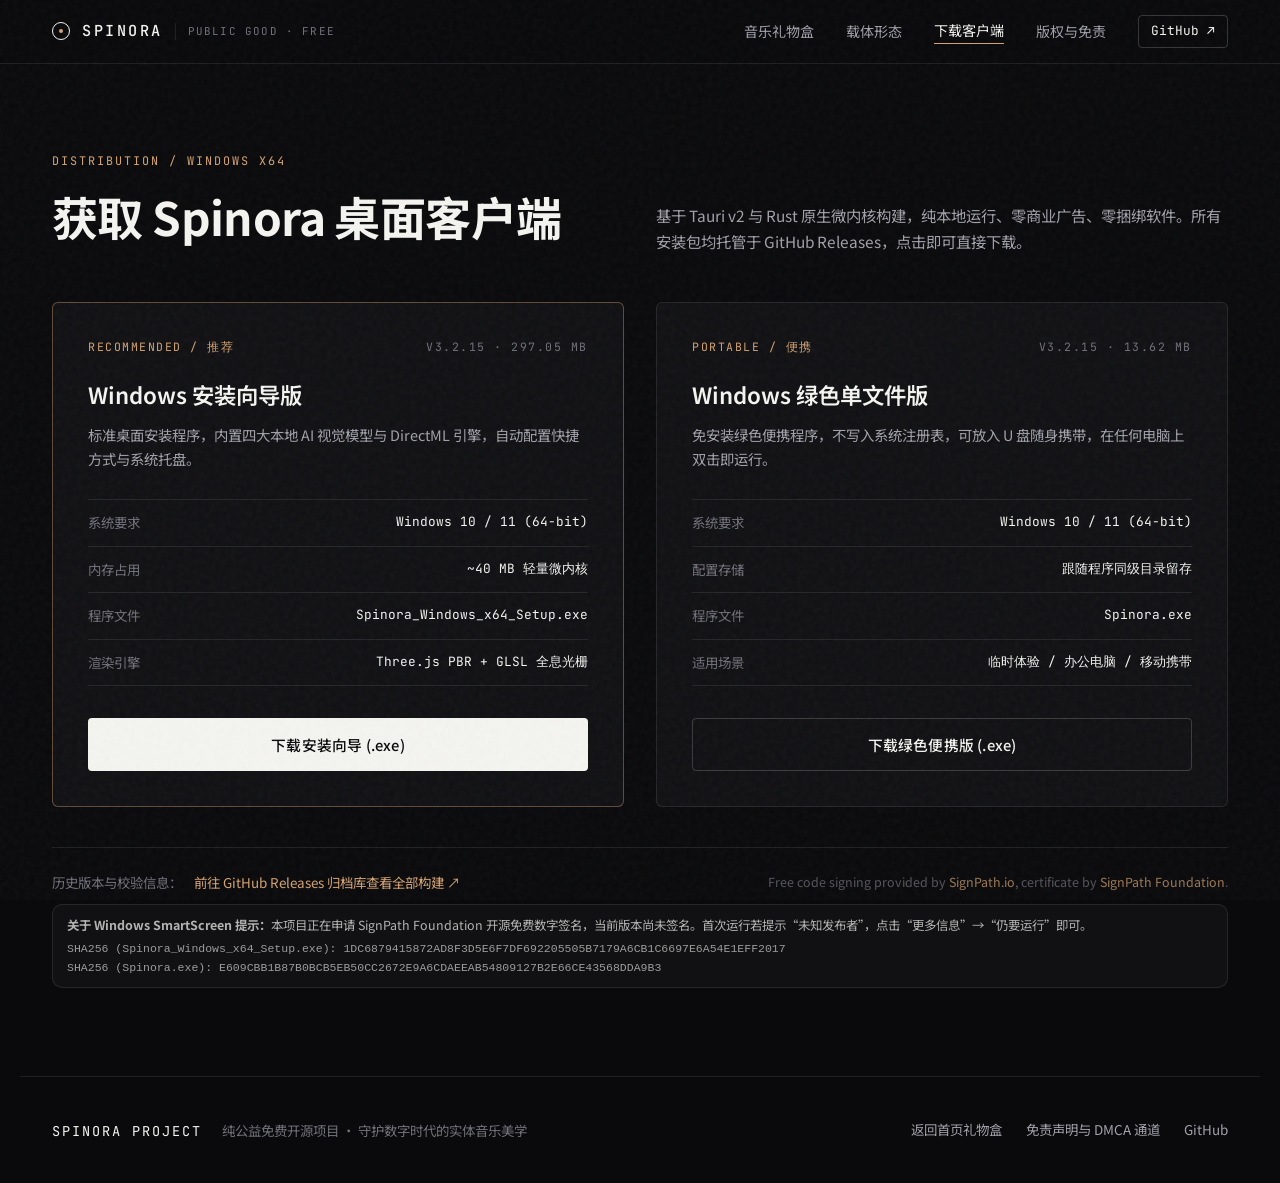
==== commit cf07f2de: "release: v3.2.15 gift box overhaul, email notification API, vinyl/gramophone polish" ====
--- a/public/download.html
+++ b/public/download.html
@@ -50,7 +50,7 @@
         <div class="dl-monolith dl-primary-card">
           <div class="dl-top-meta">
             <span class="dl-tag">RECOMMENDED / 推荐</span>
-            <span class="dl-ver">V3.2.14 · 297.09 MB</span>
+            <span class="dl-ver">V3.2.15 · 297.05 MB</span>
           </div>
           <h3>Windows 安装向导版</h3>
           <p class="dl-summary">标准桌面安装程序，内置四大本地 AI 视觉模型与 DirectML 引擎，自动配置快捷方式与系统托盘。</p>
@@ -60,7 +60,7 @@
             <li><span>程序文件</span><span>Spinora_Windows_x64_Setup.exe</span></li>
             <li><span>渲染引擎</span><span>Three.js PBR + GLSL 全息光栅</span></li>
           </ul>
-          <a href="https://github.com/muyang13140101-a11y/spinora-website/releases/download/v3.2.14/Spinora_Windows_x64_Setup.exe" class="btn btn-solid btn-full">
+          <a href="https://github.com/muyang13140101-a11y/spinora-website/releases/download/v3.2.15/Spinora_Windows_x64_Setup.exe" class="btn btn-solid btn-full">
             下载安装向导 (.exe)
           </a>
         </div>
@@ -68,7 +68,7 @@
         <div class="dl-monolith">
           <div class="dl-top-meta">
             <span class="dl-tag">PORTABLE / 便携</span>
-            <span class="dl-ver">V3.2.14 · 13.62 MB</span>
+            <span class="dl-ver">V3.2.15 · 13.62 MB</span>
           </div>
           <h3>Windows 绿色单文件版</h3>
           <p class="dl-summary">免安装绿色便携程序，不写入系统注册表，可放入 U 盘随身携带，在任何电脑上双击即运行。</p>
@@ -78,7 +78,7 @@
             <li><span>程序文件</span><span>Spinora.exe</span></li>
             <li><span>适用场景</span><span>临时体验 / 办公电脑 / 移动携带</span></li>
           </ul>
-          <a href="https://github.com/muyang13140101-a11y/spinora-website/releases/download/v3.2.14/Spinora.exe" class="btn btn-outline btn-full">
+          <a href="https://github.com/muyang13140101-a11y/spinora-website/releases/download/v3.2.15/Spinora.exe" class="btn btn-outline btn-full">
             下载绿色便携版 (.exe)
           </a>
         </div>
@@ -93,8 +93,8 @@
         <div style="font-size:0.78rem;line-height:1.65;color:rgba(255,255,255,0.68);background:rgba(255,255,255,0.03);border:1px solid rgba(255,255,255,0.09);border-radius:10px;padding:10px 14px;width:100%;">
           <div><strong>关于 Windows SmartScreen 提示：</strong>本项目正在申请 SignPath Foundation 开源免费数字签名，当前版本尚未签名。首次运行若提示“未知发布者”，点击“更多信息”→“仍要运行”即可。</div>
           <div style="margin-top:4px;font-family:monospace;font-size:0.72rem;word-break:break-all;opacity:0.86;">
-            SHA256 (Spinora_Windows_x64_Setup.exe): F5BEACCB755093146FB72B0DE6F476EB36C7A05F2B3CCCF691F2B803E3967361<br/>
-            SHA256 (Spinora.exe): 1E1D6EA4FF377E0FD22319319E9C77B2301961A54DAB976D057866D7226F740F
+            SHA256 (Spinora_Windows_x64_Setup.exe): 1DC6879415872AD8F3D5E6F7DF692205505B7179A6CB1C6697E6A54E1EFF2017<br/>
+            SHA256 (Spinora.exe): E609CBB1B87B0BCB5EB50CC2672E9A6CDAEEAB54809127B2E66CE43568DDA9B3
           </div>
         </div>
       </div>
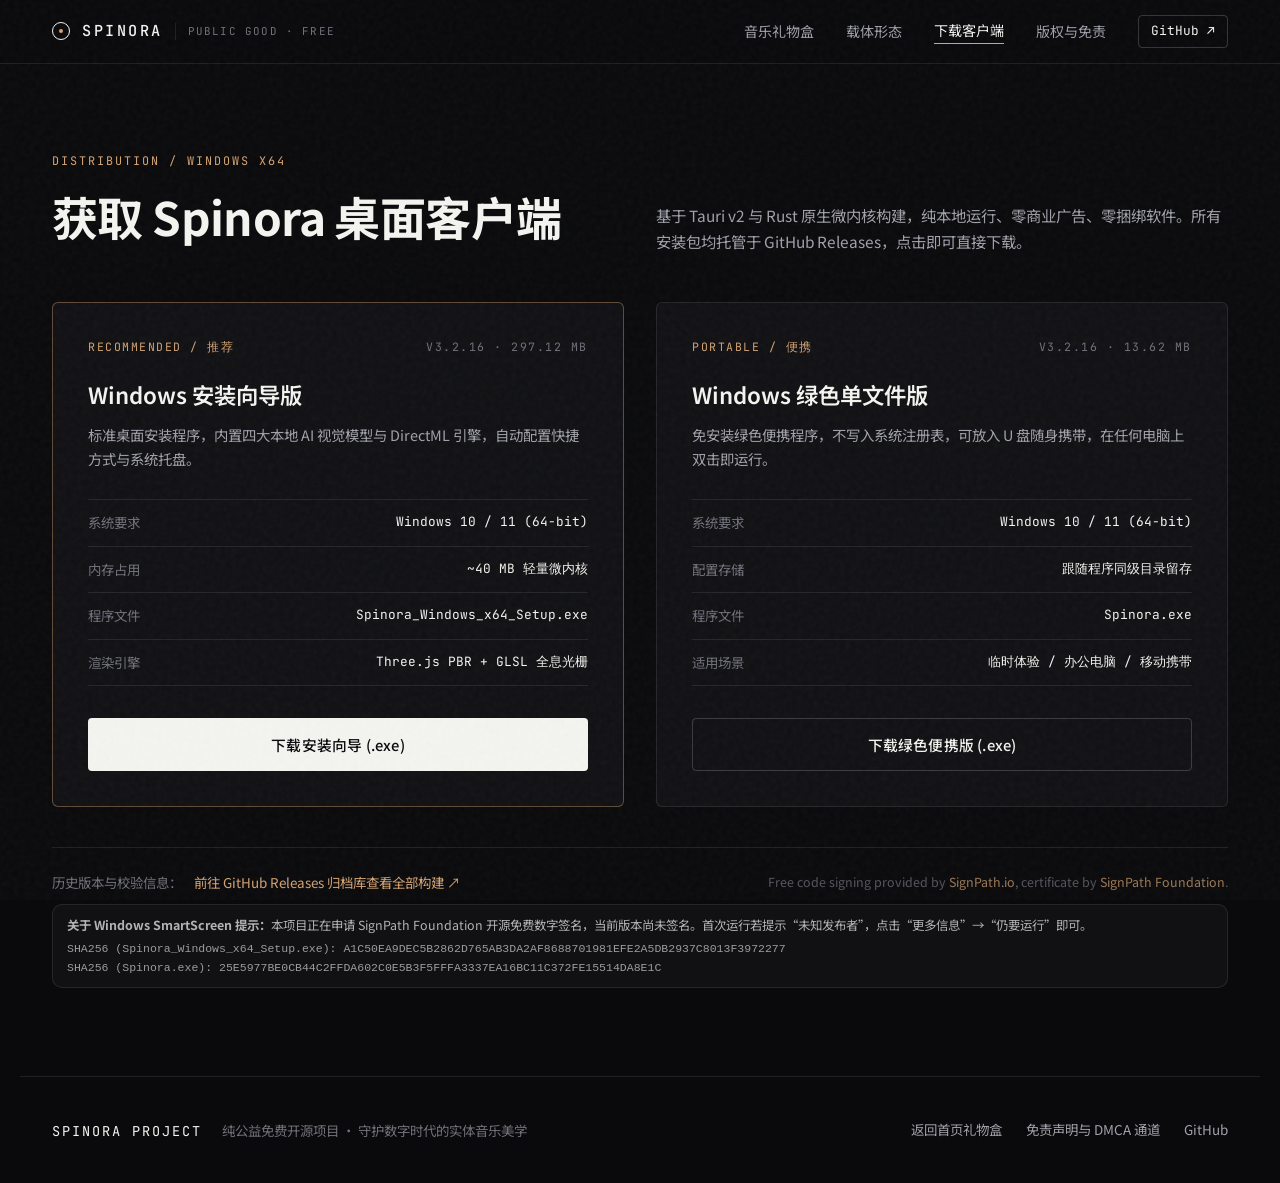
==== commit 3d613182: "release: v3.2.16 fix D1 missing columns in gift react & 6s global auto-hide" ====
--- a/public/download.html
+++ b/public/download.html
@@ -50,7 +50,7 @@
         <div class="dl-monolith dl-primary-card">
           <div class="dl-top-meta">
             <span class="dl-tag">RECOMMENDED / 推荐</span>
-            <span class="dl-ver">V3.2.15 · 297.05 MB</span>
+            <span class="dl-ver">V3.2.16 · 297.12 MB</span>
           </div>
           <h3>Windows 安装向导版</h3>
           <p class="dl-summary">标准桌面安装程序，内置四大本地 AI 视觉模型与 DirectML 引擎，自动配置快捷方式与系统托盘。</p>
@@ -60,7 +60,7 @@
             <li><span>程序文件</span><span>Spinora_Windows_x64_Setup.exe</span></li>
             <li><span>渲染引擎</span><span>Three.js PBR + GLSL 全息光栅</span></li>
           </ul>
-          <a href="https://github.com/muyang13140101-a11y/spinora-website/releases/download/v3.2.15/Spinora_Windows_x64_Setup.exe" class="btn btn-solid btn-full">
+          <a href="https://github.com/muyang13140101-a11y/spinora-website/releases/download/v3.2.16/Spinora_Windows_x64_Setup.exe" class="btn btn-solid btn-full">
             下载安装向导 (.exe)
           </a>
         </div>
@@ -68,7 +68,7 @@
         <div class="dl-monolith">
           <div class="dl-top-meta">
             <span class="dl-tag">PORTABLE / 便携</span>
-            <span class="dl-ver">V3.2.15 · 13.62 MB</span>
+            <span class="dl-ver">V3.2.16 · 13.62 MB</span>
           </div>
           <h3>Windows 绿色单文件版</h3>
           <p class="dl-summary">免安装绿色便携程序，不写入系统注册表，可放入 U 盘随身携带，在任何电脑上双击即运行。</p>
@@ -78,7 +78,7 @@
             <li><span>程序文件</span><span>Spinora.exe</span></li>
             <li><span>适用场景</span><span>临时体验 / 办公电脑 / 移动携带</span></li>
           </ul>
-          <a href="https://github.com/muyang13140101-a11y/spinora-website/releases/download/v3.2.15/Spinora.exe" class="btn btn-outline btn-full">
+          <a href="https://github.com/muyang13140101-a11y/spinora-website/releases/download/v3.2.16/Spinora.exe" class="btn btn-outline btn-full">
             下载绿色便携版 (.exe)
           </a>
         </div>
@@ -93,8 +93,8 @@
         <div style="font-size:0.78rem;line-height:1.65;color:rgba(255,255,255,0.68);background:rgba(255,255,255,0.03);border:1px solid rgba(255,255,255,0.09);border-radius:10px;padding:10px 14px;width:100%;">
           <div><strong>关于 Windows SmartScreen 提示：</strong>本项目正在申请 SignPath Foundation 开源免费数字签名，当前版本尚未签名。首次运行若提示“未知发布者”，点击“更多信息”→“仍要运行”即可。</div>
           <div style="margin-top:4px;font-family:monospace;font-size:0.72rem;word-break:break-all;opacity:0.86;">
-            SHA256 (Spinora_Windows_x64_Setup.exe): 1DC6879415872AD8F3D5E6F7DF692205505B7179A6CB1C6697E6A54E1EFF2017<br/>
-            SHA256 (Spinora.exe): E609CBB1B87B0BCB5EB50CC2672E9A6CDAEEAB54809127B2E66CE43568DDA9B3
+            SHA256 (Spinora_Windows_x64_Setup.exe): A1C50EA9DEC5B2862D765AB3DA2AF8688701981EFE2A5DB2937C8013F3972277<br/>
+            SHA256 (Spinora.exe): 25E5977BE0CB44C2FFDA602C0E5B3F5FFFA3337EA16BC11C372FE15514DA8E1C
           </div>
         </div>
       </div>
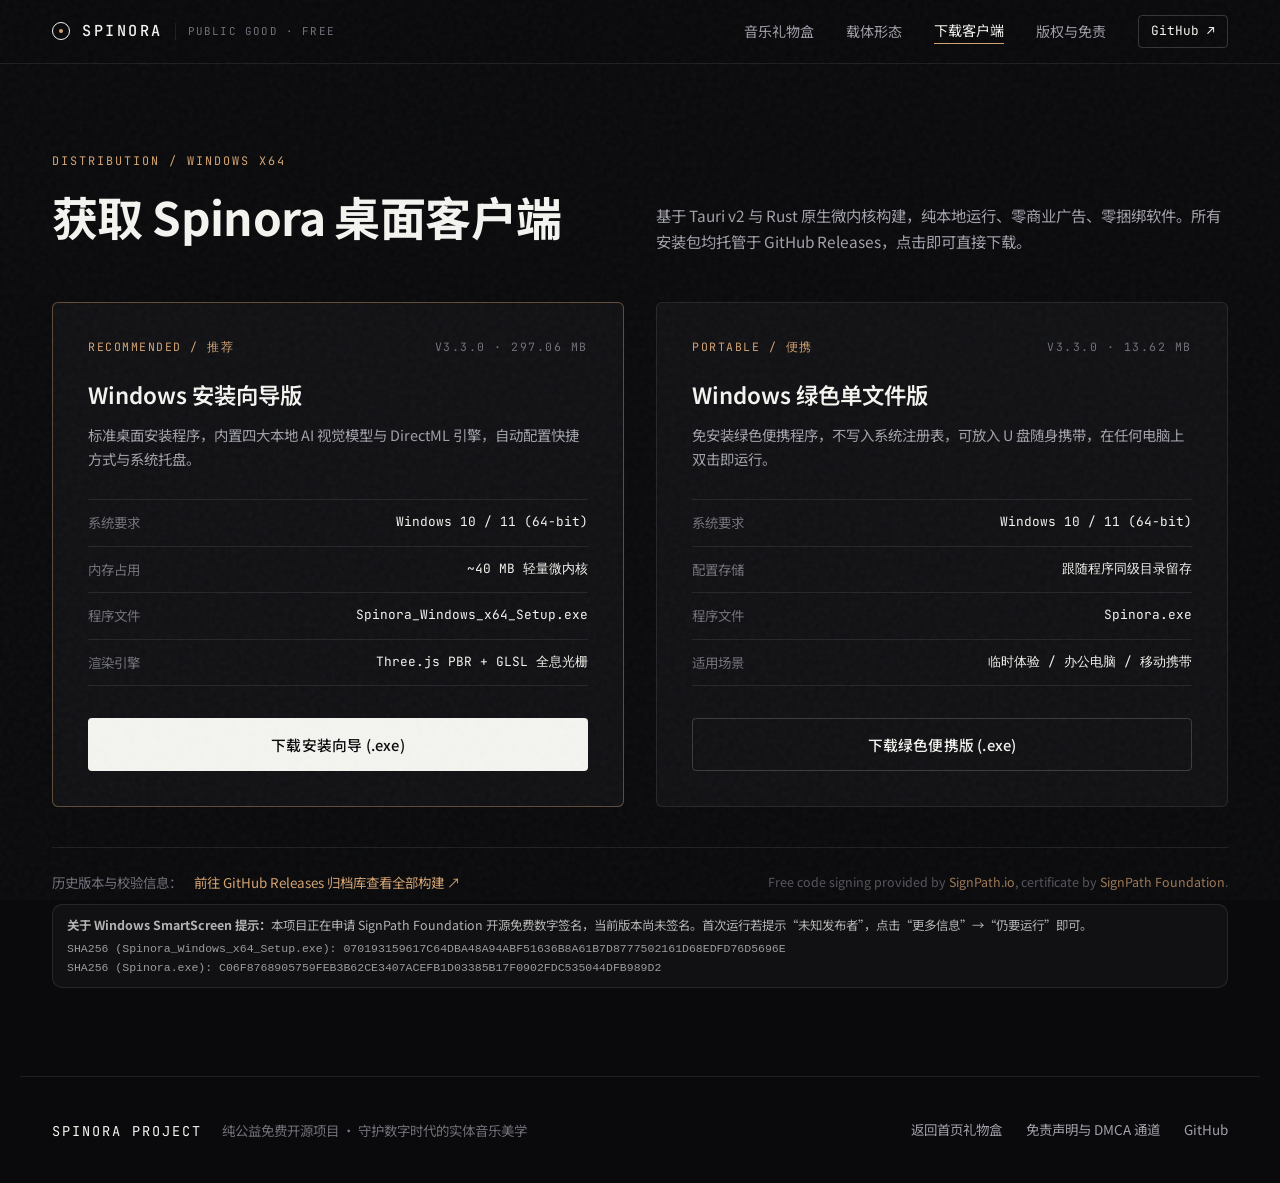
==== commit 2e3d1f6b: "chore(release): publish v3.3.0" ====
--- a/public/download.html
+++ b/public/download.html
@@ -50,7 +50,7 @@
         <div class="dl-monolith dl-primary-card">
           <div class="dl-top-meta">
             <span class="dl-tag">RECOMMENDED / 推荐</span>
-            <span class="dl-ver">V3.2.16 · 297.12 MB</span>
+            <span class="dl-ver">V3.3.0 · 297.06 MB</span>
           </div>
           <h3>Windows 安装向导版</h3>
           <p class="dl-summary">标准桌面安装程序，内置四大本地 AI 视觉模型与 DirectML 引擎，自动配置快捷方式与系统托盘。</p>
@@ -60,7 +60,7 @@
             <li><span>程序文件</span><span>Spinora_Windows_x64_Setup.exe</span></li>
             <li><span>渲染引擎</span><span>Three.js PBR + GLSL 全息光栅</span></li>
           </ul>
-          <a href="https://github.com/muyang13140101-a11y/spinora-website/releases/download/v3.2.16/Spinora_Windows_x64_Setup.exe" class="btn btn-solid btn-full">
+          <a href="https://github.com/muyang13140101-a11y/spinora-website/releases/download/v3.3.0/Spinora_Windows_x64_Setup.exe" class="btn btn-solid btn-full">
             下载安装向导 (.exe)
           </a>
         </div>
@@ -68,7 +68,7 @@
         <div class="dl-monolith">
           <div class="dl-top-meta">
             <span class="dl-tag">PORTABLE / 便携</span>
-            <span class="dl-ver">V3.2.16 · 13.62 MB</span>
+            <span class="dl-ver">V3.3.0 · 13.62 MB</span>
           </div>
           <h3>Windows 绿色单文件版</h3>
           <p class="dl-summary">免安装绿色便携程序，不写入系统注册表，可放入 U 盘随身携带，在任何电脑上双击即运行。</p>
@@ -78,7 +78,7 @@
             <li><span>程序文件</span><span>Spinora.exe</span></li>
             <li><span>适用场景</span><span>临时体验 / 办公电脑 / 移动携带</span></li>
           </ul>
-          <a href="https://github.com/muyang13140101-a11y/spinora-website/releases/download/v3.2.16/Spinora.exe" class="btn btn-outline btn-full">
+          <a href="https://github.com/muyang13140101-a11y/spinora-website/releases/download/v3.3.0/Spinora.exe" class="btn btn-outline btn-full">
             下载绿色便携版 (.exe)
           </a>
         </div>
@@ -93,8 +93,8 @@
         <div style="font-size:0.78rem;line-height:1.65;color:rgba(255,255,255,0.68);background:rgba(255,255,255,0.03);border:1px solid rgba(255,255,255,0.09);border-radius:10px;padding:10px 14px;width:100%;">
           <div><strong>关于 Windows SmartScreen 提示：</strong>本项目正在申请 SignPath Foundation 开源免费数字签名，当前版本尚未签名。首次运行若提示“未知发布者”，点击“更多信息”→“仍要运行”即可。</div>
           <div style="margin-top:4px;font-family:monospace;font-size:0.72rem;word-break:break-all;opacity:0.86;">
-            SHA256 (Spinora_Windows_x64_Setup.exe): A1C50EA9DEC5B2862D765AB3DA2AF8688701981EFE2A5DB2937C8013F3972277<br/>
-            SHA256 (Spinora.exe): 25E5977BE0CB44C2FFDA602C0E5B3F5FFFA3337EA16BC11C372FE15514DA8E1C
+            SHA256 (Spinora_Windows_x64_Setup.exe): 070193159617C64DBA48A94ABF51636B8A61B7D8777502161D68EDFD76D5696E<br/>
+            SHA256 (Spinora.exe): C06F8768905759FEB3B62CE3407ACEFB1D03385B17F0902FDC535044DFB989D2
           </div>
         </div>
       </div>
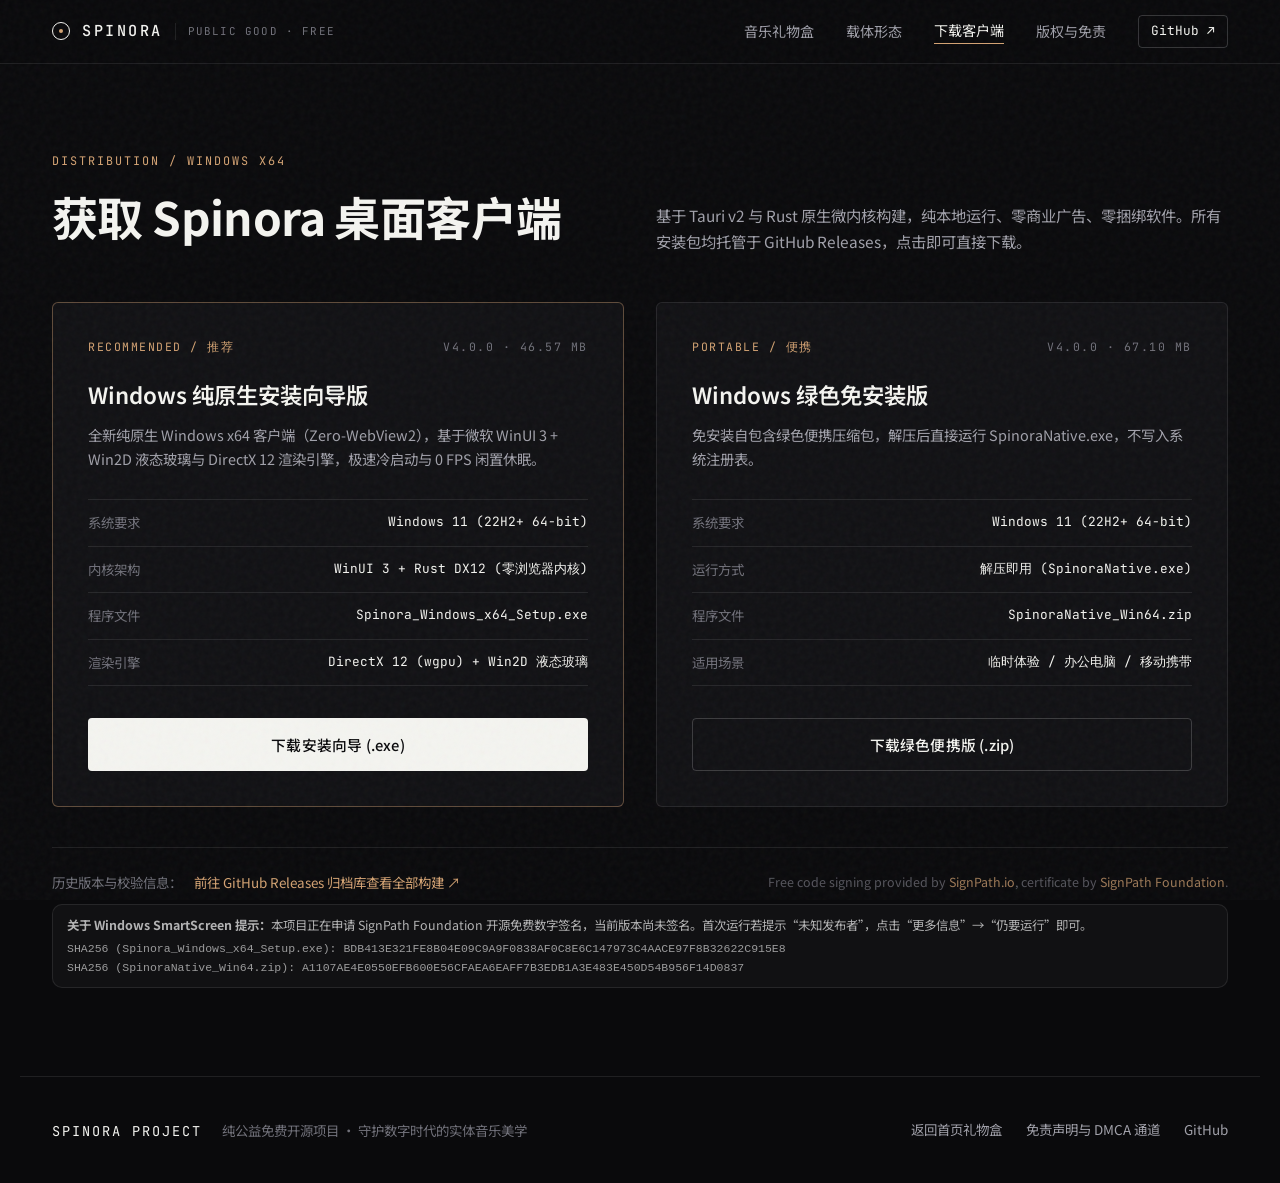
==== commit c2a180a6: "chore(release): publish v4.0.0 pure native" ====
--- a/public/download.html
+++ b/public/download.html
@@ -50,17 +50,17 @@
         <div class="dl-monolith dl-primary-card">
           <div class="dl-top-meta">
             <span class="dl-tag">RECOMMENDED / 推荐</span>
-            <span class="dl-ver">V3.3.0 · 297.06 MB</span>
+            <span class="dl-ver">V4.0.0 · 46.57 MB</span>
           </div>
-          <h3>Windows 安装向导版</h3>
-          <p class="dl-summary">标准桌面安装程序，内置四大本地 AI 视觉模型与 DirectML 引擎，自动配置快捷方式与系统托盘。</p>
+          <h3>Windows 纯原生安装向导版</h3>
+          <p class="dl-summary">全新纯原生 Windows x64 客户端（Zero-WebView2），基于微软 WinUI 3 + Win2D 液态玻璃与 DirectX 12 渲染引擎，极速冷启动与 0 FPS 闲置休眠。</p>
           <ul class="dl-spec-list">
-            <li><span>系统要求</span><span>Windows 10 / 11 (64-bit)</span></li>
-            <li><span>内存占用</span><span>~40 MB 轻量微内核</span></li>
+            <li><span>系统要求</span><span>Windows 11 (22H2+ 64-bit)</span></li>
+            <li><span>内核架构</span><span>WinUI 3 + Rust DX12 (零浏览器内核)</span></li>
             <li><span>程序文件</span><span>Spinora_Windows_x64_Setup.exe</span></li>
-            <li><span>渲染引擎</span><span>Three.js PBR + GLSL 全息光栅</span></li>
+            <li><span>渲染引擎</span><span>DirectX 12 (wgpu) + Win2D 液态玻璃</span></li>
           </ul>
-          <a href="https://github.com/muyang13140101-a11y/spinora-website/releases/download/v3.3.0/Spinora_Windows_x64_Setup.exe" class="btn btn-solid btn-full">
+          <a href="https://github.com/muyang13140101-a11y/spinora-website/releases/download/v4.0.0/Spinora_Windows_x64_Setup.exe" class="btn btn-solid btn-full">
             下载安装向导 (.exe)
           </a>
         </div>
@@ -68,18 +68,18 @@
         <div class="dl-monolith">
           <div class="dl-top-meta">
             <span class="dl-tag">PORTABLE / 便携</span>
-            <span class="dl-ver">V3.3.0 · 13.62 MB</span>
+            <span class="dl-ver">V4.0.0 · 67.10 MB</span>
           </div>
-          <h3>Windows 绿色单文件版</h3>
-          <p class="dl-summary">免安装绿色便携程序，不写入系统注册表，可放入 U 盘随身携带，在任何电脑上双击即运行。</p>
+          <h3>Windows 绿色免安装版</h3>
+          <p class="dl-summary">免安装自包含绿色便携压缩包，解压后直接运行 SpinoraNative.exe，不写入系统注册表。</p>
           <ul class="dl-spec-list">
-            <li><span>系统要求</span><span>Windows 10 / 11 (64-bit)</span></li>
-            <li><span>配置存储</span><span>跟随程序同级目录留存</span></li>
-            <li><span>程序文件</span><span>Spinora.exe</span></li>
+            <li><span>系统要求</span><span>Windows 11 (22H2+ 64-bit)</span></li>
+            <li><span>运行方式</span><span>解压即用 (SpinoraNative.exe)</span></li>
+            <li><span>程序文件</span><span>SpinoraNative_Win64.zip</span></li>
             <li><span>适用场景</span><span>临时体验 / 办公电脑 / 移动携带</span></li>
           </ul>
-          <a href="https://github.com/muyang13140101-a11y/spinora-website/releases/download/v3.3.0/Spinora.exe" class="btn btn-outline btn-full">
-            下载绿色便携版 (.exe)
+          <a href="https://github.com/muyang13140101-a11y/spinora-website/releases/download/v4.0.0/SpinoraNative_Win64.zip" class="btn btn-outline btn-full">
+            下载绿色便携版 (.zip)
           </a>
         </div>
       </div>
@@ -93,8 +93,8 @@
         <div style="font-size:0.78rem;line-height:1.65;color:rgba(255,255,255,0.68);background:rgba(255,255,255,0.03);border:1px solid rgba(255,255,255,0.09);border-radius:10px;padding:10px 14px;width:100%;">
           <div><strong>关于 Windows SmartScreen 提示：</strong>本项目正在申请 SignPath Foundation 开源免费数字签名，当前版本尚未签名。首次运行若提示“未知发布者”，点击“更多信息”→“仍要运行”即可。</div>
           <div style="margin-top:4px;font-family:monospace;font-size:0.72rem;word-break:break-all;opacity:0.86;">
-            SHA256 (Spinora_Windows_x64_Setup.exe): 070193159617C64DBA48A94ABF51636B8A61B7D8777502161D68EDFD76D5696E<br/>
-            SHA256 (Spinora.exe): C06F8768905759FEB3B62CE3407ACEFB1D03385B17F0902FDC535044DFB989D2
+            SHA256 (Spinora_Windows_x64_Setup.exe): BDB413E321FE8B04E09C9A9F0838AF0C8E6C147973C4AACE97F8B32622C915E8<br/>
+            SHA256 (SpinoraNative_Win64.zip): A1107AE4E0550EFB600E56CFAEA6EAFF7B3EDB1A3E483E450D54B956F14D0837
           </div>
         </div>
       </div>
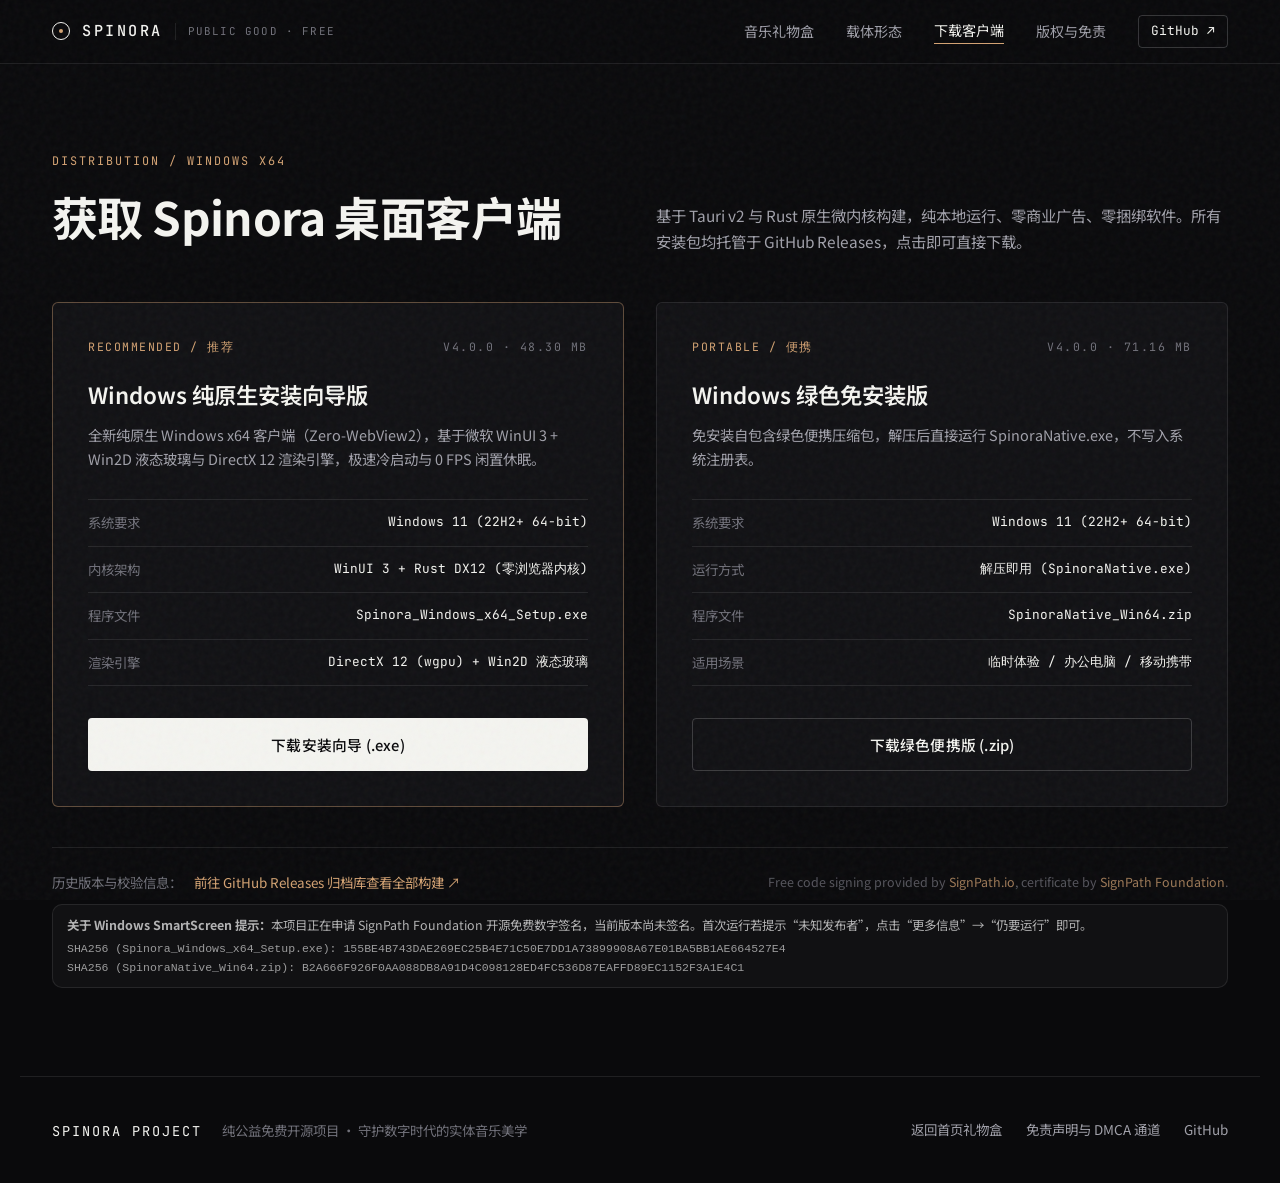
==== commit 0928d842: "fix(release): update v4.0.0 with PRI/XAML launch fix" ====
--- a/public/download.html
+++ b/public/download.html
@@ -50,7 +50,7 @@
         <div class="dl-monolith dl-primary-card">
           <div class="dl-top-meta">
             <span class="dl-tag">RECOMMENDED / 推荐</span>
-            <span class="dl-ver">V4.0.0 · 46.57 MB</span>
+            <span class="dl-ver">V4.0.0 · 48.30 MB</span>
           </div>
           <h3>Windows 纯原生安装向导版</h3>
           <p class="dl-summary">全新纯原生 Windows x64 客户端（Zero-WebView2），基于微软 WinUI 3 + Win2D 液态玻璃与 DirectX 12 渲染引擎，极速冷启动与 0 FPS 闲置休眠。</p>
@@ -68,7 +68,7 @@
         <div class="dl-monolith">
           <div class="dl-top-meta">
             <span class="dl-tag">PORTABLE / 便携</span>
-            <span class="dl-ver">V4.0.0 · 67.10 MB</span>
+            <span class="dl-ver">V4.0.0 · 71.16 MB</span>
           </div>
           <h3>Windows 绿色免安装版</h3>
           <p class="dl-summary">免安装自包含绿色便携压缩包，解压后直接运行 SpinoraNative.exe，不写入系统注册表。</p>
@@ -93,8 +93,8 @@
         <div style="font-size:0.78rem;line-height:1.65;color:rgba(255,255,255,0.68);background:rgba(255,255,255,0.03);border:1px solid rgba(255,255,255,0.09);border-radius:10px;padding:10px 14px;width:100%;">
           <div><strong>关于 Windows SmartScreen 提示：</strong>本项目正在申请 SignPath Foundation 开源免费数字签名，当前版本尚未签名。首次运行若提示“未知发布者”，点击“更多信息”→“仍要运行”即可。</div>
           <div style="margin-top:4px;font-family:monospace;font-size:0.72rem;word-break:break-all;opacity:0.86;">
-            SHA256 (Spinora_Windows_x64_Setup.exe): BDB413E321FE8B04E09C9A9F0838AF0C8E6C147973C4AACE97F8B32622C915E8<br/>
-            SHA256 (SpinoraNative_Win64.zip): A1107AE4E0550EFB600E56CFAEA6EAFF7B3EDB1A3E483E450D54B956F14D0837
+            SHA256 (Spinora_Windows_x64_Setup.exe): 155BE4B743DAE269EC25B4E71C50E7DD1A73899908A67E01BA5BB1AE664527E4<br/>
+            SHA256 (SpinoraNative_Win64.zip): B2A666F926F0AA088DB8A91D4C098128ED4FC536D87EAFFD89EC1152F3A1E4C1
           </div>
         </div>
       </div>
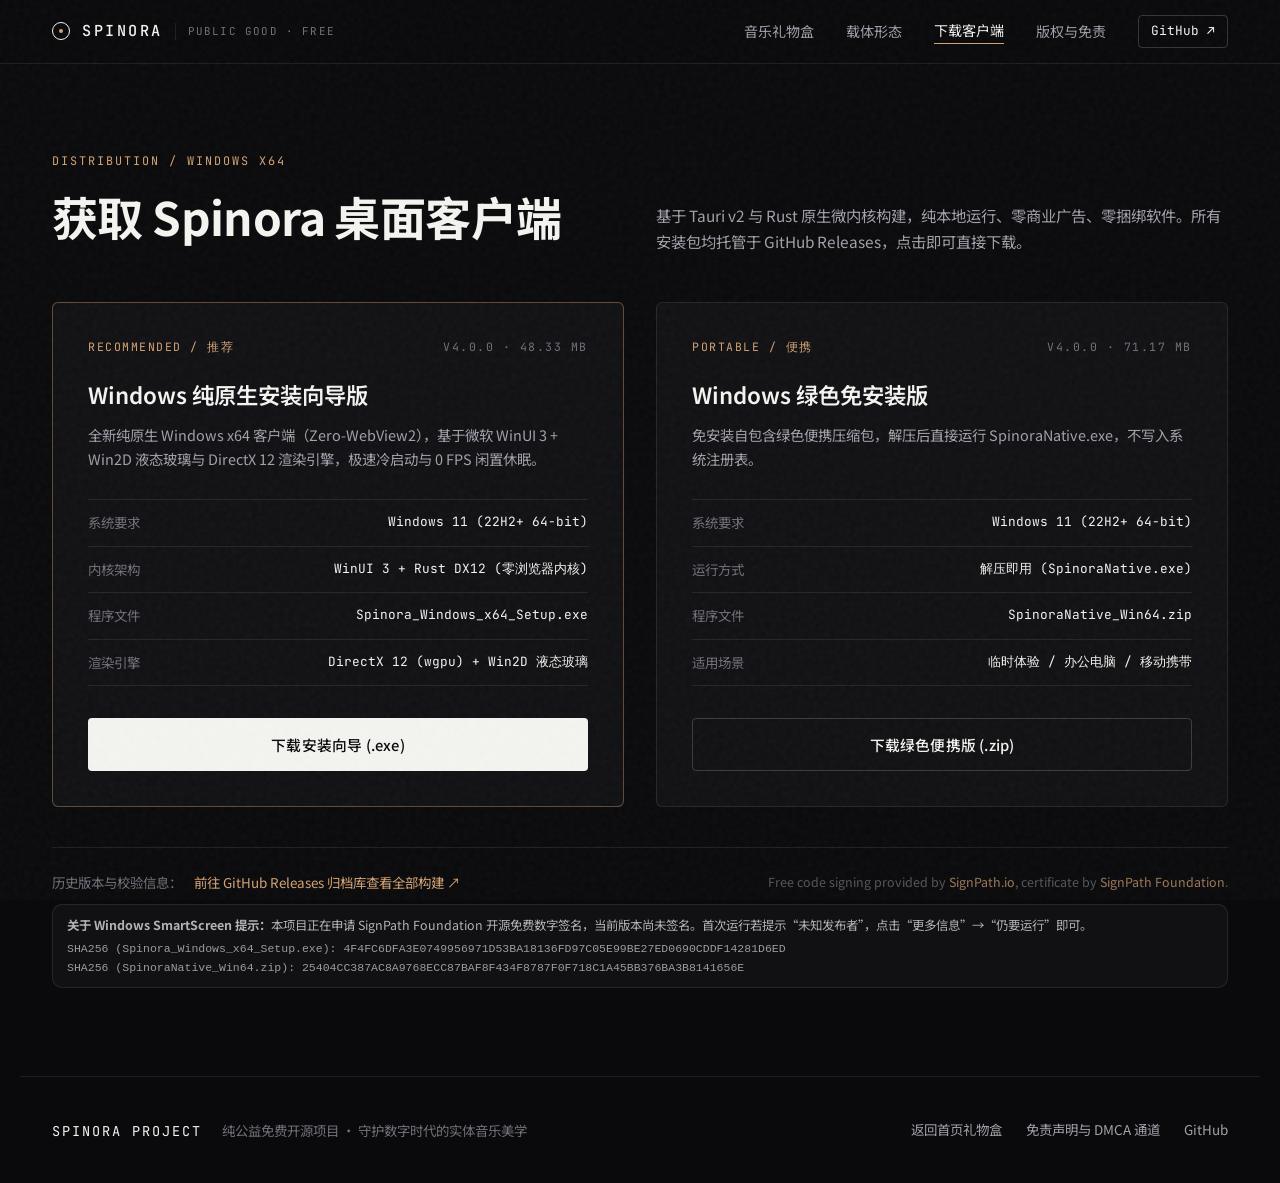
==== commit f72181b9: "fix(release): update v4.0.0 with DX12 SwapChainPanel attach fix" ====
--- a/public/download.html
+++ b/public/download.html
@@ -50,7 +50,7 @@
         <div class="dl-monolith dl-primary-card">
           <div class="dl-top-meta">
             <span class="dl-tag">RECOMMENDED / 推荐</span>
-            <span class="dl-ver">V4.0.0 · 48.30 MB</span>
+            <span class="dl-ver">V4.0.0 · 48.33 MB</span>
           </div>
           <h3>Windows 纯原生安装向导版</h3>
           <p class="dl-summary">全新纯原生 Windows x64 客户端（Zero-WebView2），基于微软 WinUI 3 + Win2D 液态玻璃与 DirectX 12 渲染引擎，极速冷启动与 0 FPS 闲置休眠。</p>
@@ -68,7 +68,7 @@
         <div class="dl-monolith">
           <div class="dl-top-meta">
             <span class="dl-tag">PORTABLE / 便携</span>
-            <span class="dl-ver">V4.0.0 · 71.16 MB</span>
+            <span class="dl-ver">V4.0.0 · 71.17 MB</span>
           </div>
           <h3>Windows 绿色免安装版</h3>
           <p class="dl-summary">免安装自包含绿色便携压缩包，解压后直接运行 SpinoraNative.exe，不写入系统注册表。</p>
@@ -93,8 +93,8 @@
         <div style="font-size:0.78rem;line-height:1.65;color:rgba(255,255,255,0.68);background:rgba(255,255,255,0.03);border:1px solid rgba(255,255,255,0.09);border-radius:10px;padding:10px 14px;width:100%;">
           <div><strong>关于 Windows SmartScreen 提示：</strong>本项目正在申请 SignPath Foundation 开源免费数字签名，当前版本尚未签名。首次运行若提示“未知发布者”，点击“更多信息”→“仍要运行”即可。</div>
           <div style="margin-top:4px;font-family:monospace;font-size:0.72rem;word-break:break-all;opacity:0.86;">
-            SHA256 (Spinora_Windows_x64_Setup.exe): 155BE4B743DAE269EC25B4E71C50E7DD1A73899908A67E01BA5BB1AE664527E4<br/>
-            SHA256 (SpinoraNative_Win64.zip): B2A666F926F0AA088DB8A91D4C098128ED4FC536D87EAFFD89EC1152F3A1E4C1
+            SHA256 (Spinora_Windows_x64_Setup.exe): 4F4FC6DFA3E0749956971D53BA18136FD97C05E99BE27ED0690CDDF14281D6ED<br/>
+            SHA256 (SpinoraNative_Win64.zip): 25404CC387AC8A9768ECC87BAF8F434F8787F0F718C1A45BB376BA3B8141656E
           </div>
         </div>
       </div>
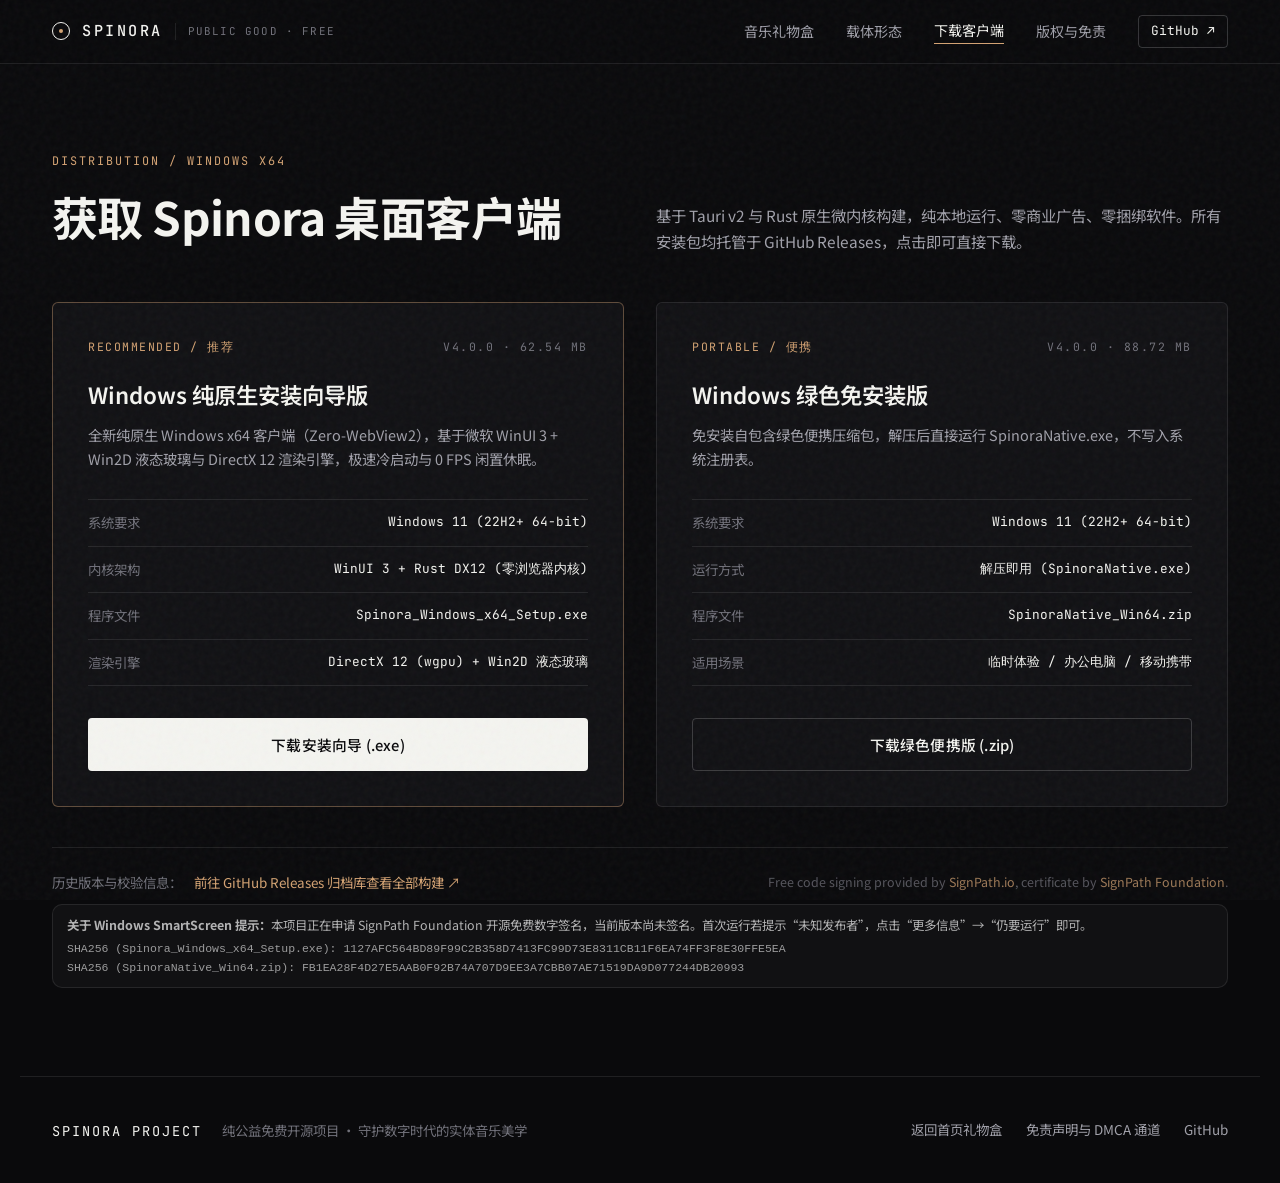
==== commit 68d53ac6: "feat(release): v4.0.0 full 1:1 native clone with LiquidGlassWinUI" ====
--- a/public/download.html
+++ b/public/download.html
@@ -50,7 +50,7 @@
         <div class="dl-monolith dl-primary-card">
           <div class="dl-top-meta">
             <span class="dl-tag">RECOMMENDED / 推荐</span>
-            <span class="dl-ver">V4.0.0 · 48.33 MB</span>
+            <span class="dl-ver">V4.0.0 · 62.54 MB</span>
           </div>
           <h3>Windows 纯原生安装向导版</h3>
           <p class="dl-summary">全新纯原生 Windows x64 客户端（Zero-WebView2），基于微软 WinUI 3 + Win2D 液态玻璃与 DirectX 12 渲染引擎，极速冷启动与 0 FPS 闲置休眠。</p>
@@ -68,7 +68,7 @@
         <div class="dl-monolith">
           <div class="dl-top-meta">
             <span class="dl-tag">PORTABLE / 便携</span>
-            <span class="dl-ver">V4.0.0 · 71.17 MB</span>
+            <span class="dl-ver">V4.0.0 · 88.72 MB</span>
           </div>
           <h3>Windows 绿色免安装版</h3>
           <p class="dl-summary">免安装自包含绿色便携压缩包，解压后直接运行 SpinoraNative.exe，不写入系统注册表。</p>
@@ -93,8 +93,8 @@
         <div style="font-size:0.78rem;line-height:1.65;color:rgba(255,255,255,0.68);background:rgba(255,255,255,0.03);border:1px solid rgba(255,255,255,0.09);border-radius:10px;padding:10px 14px;width:100%;">
           <div><strong>关于 Windows SmartScreen 提示：</strong>本项目正在申请 SignPath Foundation 开源免费数字签名，当前版本尚未签名。首次运行若提示“未知发布者”，点击“更多信息”→“仍要运行”即可。</div>
           <div style="margin-top:4px;font-family:monospace;font-size:0.72rem;word-break:break-all;opacity:0.86;">
-            SHA256 (Spinora_Windows_x64_Setup.exe): 4F4FC6DFA3E0749956971D53BA18136FD97C05E99BE27ED0690CDDF14281D6ED<br/>
-            SHA256 (SpinoraNative_Win64.zip): 25404CC387AC8A9768ECC87BAF8F434F8787F0F718C1A45BB376BA3B8141656E
+            SHA256 (Spinora_Windows_x64_Setup.exe): 1127AFC564BD89F99C2B358D7413FC99D73E8311CB11F6EA74FF3F8E30FFE5EA<br/>
+            SHA256 (SpinoraNative_Win64.zip): FB1EA28F4D27E5AAB0F92B74A707D9EE3A7CBB07AE71519DA9D077244DB20993
           </div>
         </div>
       </div>
